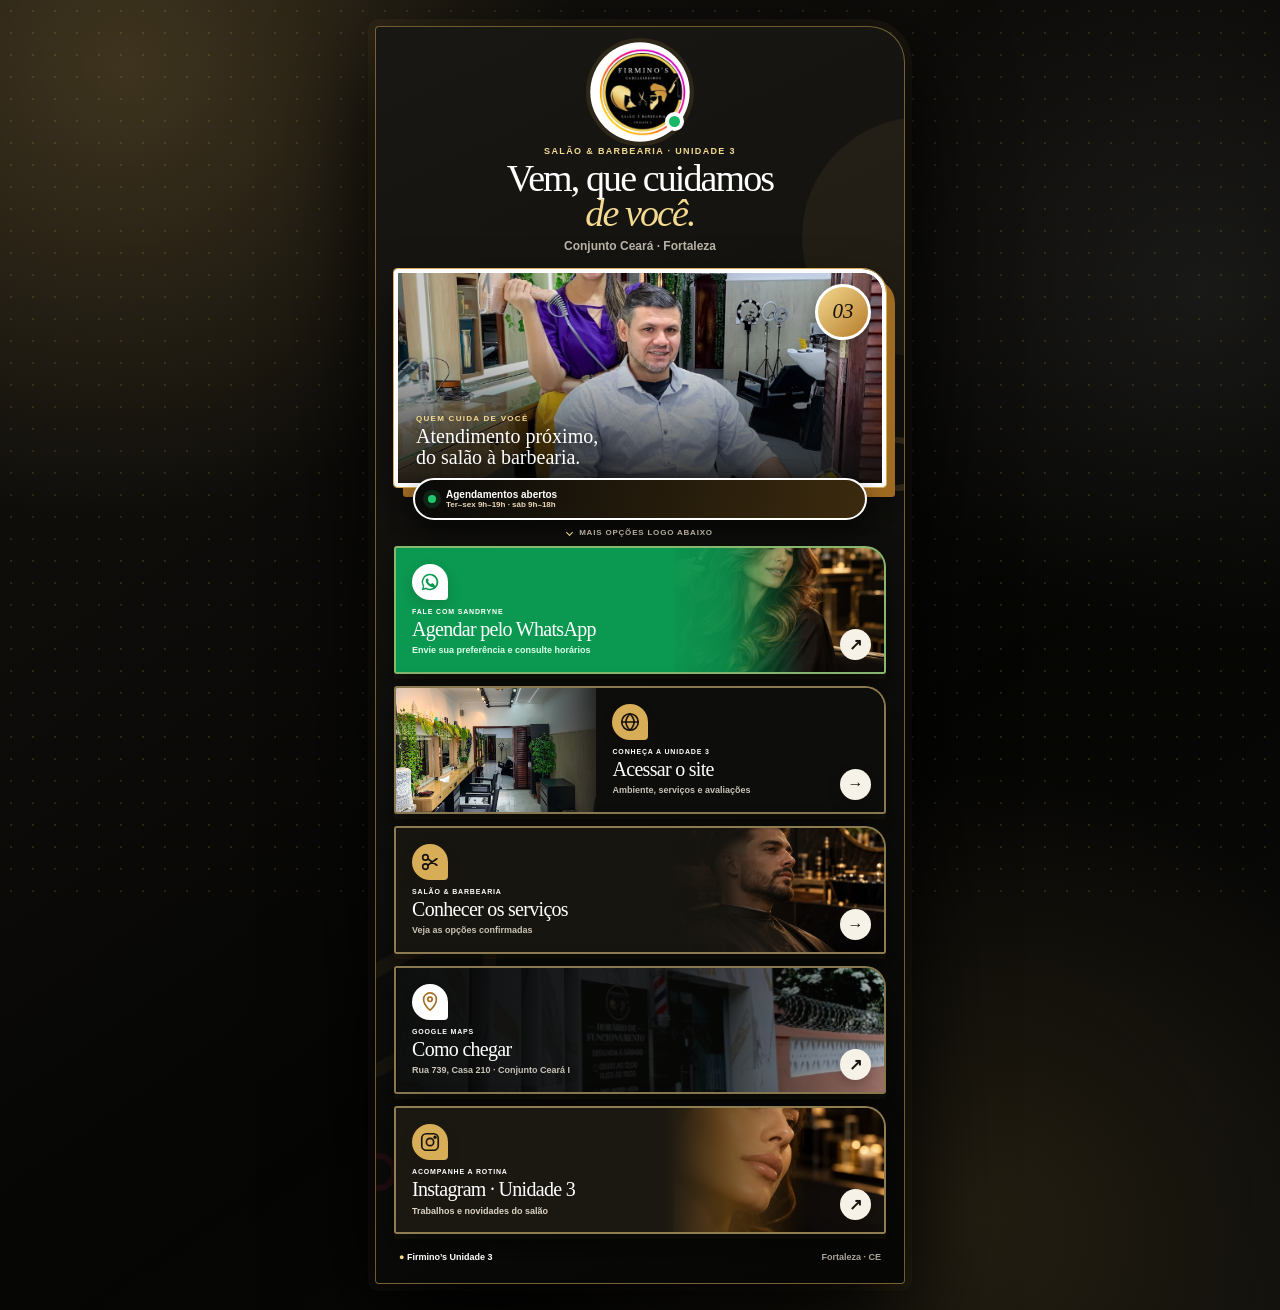
==== bio.html @ 82c91172 "Publica previa Firmino's Unidade 3" ====
<!doctype html><html lang="pt-BR"><head>
<meta charset="utf-8"><meta name="viewport" content="width=device-width,initial-scale=1">
<title>Firmino’s Unidade 3 | Links, agendamento e localização</title>
<meta name="description" content="Agende no Firmino’s Unidade 3, conheça os serviços do salão e barbearia no Conjunto Ceará e encontre o endereço em Fortaleza.">
<meta name="robots" content="noindex,nofollow,noarchive"><meta name="theme-color" content="#080807">
<link rel="canonical" href="https://exemplo-invalido.local/bio.html"><link rel="icon" href="data:,"><link rel="stylesheet" href="bio.css">
</head><body>
<div class="scene" aria-hidden="true"><i></i><i></i><i></i></div>
<main class="bio-wrap"><section class="bio-device" aria-labelledby="bio-title">
  <span class="orbit orbit-one" aria-hidden="true"></span><span class="orbit orbit-two" aria-hidden="true"></span>
  <header class="bio-header">
    <div class="brand-mark"><span aria-hidden="true"></span><img src="assets/logo.png" alt="Firmino’s Cabeleireiros, Unidade 3" width="180" height="180"><i aria-label="Agendamentos pelo WhatsApp"></i></div>
    <p>SALÃO &amp; BARBEARIA · UNIDADE 3</p><h1 id="bio-title">Vem, que cuidamos<br><em>de você.</em></h1><span>Conjunto Ceará · Fortaleza</span>
  </header>
  <figure class="bio-media"><img src="assets/casal.png" alt="Casal de profissionais do Firmino’s Cabeleireiros Unidade 3" width="1200" height="900"><figcaption><small>QUEM CUIDA DE VOCÊ</small><strong>Atendimento próximo,<br>do salão à barbearia.</strong></figcaption><b aria-hidden="true">03</b></figure>
  <div class="quick-note"><span aria-hidden="true"></span><strong>Agendamentos abertos</strong><small>Ter–sex 9h–19h · sáb 9h–18h</small></div>
  <p class="scroll-cue"><span aria-hidden="true"></span>Mais opções logo abaixo</p>
  <nav class="bio-links" aria-label="Links do Firmino’s Unidade 3">
    <a class="bio-link whatsapp-link" href="https://wa.me/5585987194209?text=Ol%C3%A1%2C%20vim%20pelo%20link%20da%20bio%20do%20Firmino%E2%80%99s%20Unidade%203%20e%20quero%20agendar." target="_blank" rel="noopener noreferrer"><span class="link-icon" aria-hidden="true"><svg viewBox="0 0 32 32"><path d="M16 4a12 12 0 0 0-10.3 18.2L4 28l6-1.6A12 12 0 1 0 16 4Zm0 21.8c-1.9 0-3.7-.5-5.3-1.5l-.4-.2-3.5.9 1-3.4-.3-.4A9.7 9.7 0 1 1 16 25.8Zm5.3-7.2c-.3-.2-1.7-.9-2-.9-.3-.1-.5-.2-.7.1-.2.3-.8.9-.9 1.1-.2.2-.3.2-.6.1-1.7-.8-2.8-1.5-3.9-3.4-.3-.5.3-.5.8-1.5.1-.2 0-.4 0-.6l-.9-2.1c-.2-.6-.5-.5-.7-.5h-.6c-.2 0-.6.1-.9.4-.3.3-1.2 1.2-1.2 2.9s1.2 3.4 1.4 3.6c.2.2 2.4 3.7 5.9 5.2 2.2 1 3.1 1 4.2.9.7-.1 1.7-.7 1.9-1.3.2-.6.2-1.2.2-1.3-.1-.2-.3-.3-.6-.5Z"/></svg></span><span class="link-copy"><small>FALE COM SANDRYNE</small><strong>Agendar pelo WhatsApp</strong><em>Envie sua preferência e consulte horários</em></span><b class="link-arrow" aria-hidden="true">↗</b></a>
    <a class="bio-link site-link" href="index.html"><span class="link-icon" aria-hidden="true"><svg viewBox="0 0 24 24"><circle cx="12" cy="12" r="9"/><path d="M3 12h18M12 3c3 3.2 4.5 6.2 4.5 9S15 17.8 12 21M12 3C9 6.2 7.5 9.2 7.5 12S9 17.8 12 21"/></svg></span><span class="link-copy"><small>CONHEÇA A UNIDADE 3</small><strong>Acessar o site</strong><em>Ambiente, serviços e avaliações</em></span><b class="link-arrow" aria-hidden="true">→</b></a>
    <a class="bio-link services-link" href="index.html#servicos"><span class="link-icon" aria-hidden="true"><svg viewBox="0 0 24 24"><circle cx="7" cy="7" r="3"/><circle cx="7" cy="17" r="3"/><path d="m9.5 8.5 10 7M9.5 15.5l10-7"/></svg></span><span class="link-copy"><small>SALÃO &amp; BARBEARIA</small><strong>Conhecer os serviços</strong><em>Veja as opções confirmadas</em></span><b class="link-arrow" aria-hidden="true">→</b></a>
    <a class="bio-link maps-link" href="https://maps.app.goo.gl/kkp55RGtiyt9dPtYA" target="_blank" rel="noopener noreferrer"><span class="link-icon" aria-hidden="true"><svg viewBox="0 0 24 24"><path d="M12 21s7-6.1 7-12a7 7 0 1 0-14 0c0 5.9 7 12 7 12Z"/><circle cx="12" cy="9" r="2.4"/></svg></span><span class="link-copy"><small>GOOGLE MAPS</small><strong>Como chegar</strong><em>Rua 739, Casa 210 · Conjunto Ceará I</em></span><b class="link-arrow" aria-hidden="true">↗</b></a>
    <a class="bio-link instagram-link" href="https://www.instagram.com/firminoscabeleireirosunidade3/" target="_blank" rel="noopener noreferrer"><span class="link-icon" aria-hidden="true"><svg viewBox="0 0 24 24"><rect x="3" y="3" width="18" height="18" rx="5"/><circle cx="12" cy="12" r="4"/><circle class="dot" cx="17.5" cy="6.7" r="1"/></svg></span><span class="link-copy"><small>ACOMPANHE A ROTINA</small><strong>Instagram · Unidade 3</strong><em>Trabalhos e novidades do salão</em></span><b class="link-arrow" aria-hidden="true">↗</b></a>
  </nav>
  <footer class="bio-footer"><span><b aria-hidden="true">●</b> Firmino’s Unidade 3</span><span>Fortaleza · CE</span></footer>
</section></main></body></html>
---- bio.css ----
:root{--black:#080807;--ink:#15120d;--gold:#d7ad58;--gold2:#f4d991;--paper:#f5ecdd;--muted:#776f64;--green:#109452;--serif:Georgia,"Times New Roman",serif;--sans:"Segoe UI",Arial,sans-serif}
*{box-sizing:border-box}html{min-height:100%;background:#080807}body{min-height:100%;margin:0;color:var(--ink);font-family:var(--sans);font-weight:600;overflow-x:hidden}img{display:block;width:100%}a{color:inherit;text-decoration:none;-webkit-tap-highlight-color:transparent}a:focus-visible{outline:3px solid var(--gold2);outline-offset:4px}
.bio-wrap{position:relative;z-index:1;min-height:100svh;padding:26px 14px;background:radial-gradient(circle at 10% 5%,#d7ad5830,transparent 26%),radial-gradient(circle at 93% 22%,#7e193a38,transparent 24%),radial-gradient(circle at 75% 92%,#d7ad581d,transparent 28%),linear-gradient(145deg,#15130f,#050504 60%,#130d0d)}
.bio-wrap:before{content:"";position:fixed;inset:0;pointer-events:none;opacity:.16;background-image:radial-gradient(#d7ad58 1px,transparent 1px);background-size:22px 22px}
.scene{position:fixed;inset:0;pointer-events:none;overflow:hidden}.scene i{position:absolute;display:block;border-radius:999px}.scene i:nth-child(1){width:280px;height:78px;left:-90px;top:17%;background:#d7ad58;transform:rotate(38deg);opacity:.12}.scene i:nth-child(2){width:190px;height:190px;right:-82px;top:48%;border:24px solid #7e193a;opacity:.18}.scene i:nth-child(3){width:140px;height:140px;left:4%;bottom:-55px;border:18px solid #d7ad58;opacity:.11}
.bio-device{position:relative;width:min(100%,530px);margin:auto;padding:18px;overflow:hidden;background:linear-gradient(155deg,#fffaf2f7,#eadcc8f7);border:1px solid #d7ad5866;border-radius:4px 36px 4px 4px;box-shadow:0 34px 100px #000b,0 0 0 7px #d7ad580c}
.bio-device:before{content:"";position:absolute;width:240px;height:240px;right:-138px;top:90px;border-radius:50%;background:#d7ad58;opacity:.09}.bio-device:after{content:"";position:absolute;width:220px;height:72px;left:-110px;bottom:220px;border:14px solid #7e193a;border-radius:50%;opacity:.08;transform:rotate(-34deg)}
.bio-device>*:not(.orbit){position:relative;z-index:2}.orbit{position:absolute;z-index:1;border-radius:50%;border:6px solid var(--gold);opacity:.18}.orbit-one{width:54px;height:54px;right:-20px;top:410px}.orbit-two{width:38px;height:38px;left:-17px;bottom:92px;border-color:#7e193a}
.bio-header{text-align:center;padding:4px 10px 16px}.brand-mark{position:relative;width:86px;height:86px;margin:0 auto 11px}.brand-mark img{position:relative;z-index:2;width:86px;height:86px;object-fit:contain;background:#080807;border:3px solid #fff;border-radius:50%;box-shadow:0 12px 26px #0004}.brand-mark>span{position:absolute;inset:-6px;border:2px solid var(--gold);border-radius:50%;box-shadow:0 0 0 5px #d7ad581f}.brand-mark>i{position:absolute;z-index:3;right:-1px;bottom:4px;width:19px;height:19px;background:#18b966;border:4px solid #fff;border-radius:50%}
.bio-header p{margin:0 0 5px;color:#8e6421;font-size:9px;font-weight:900;letter-spacing:.15em}.bio-header h1{margin:0;color:#15120d;font:400 clamp(28px,7vw,38px)/.93 var(--serif);letter-spacing:-.05em}.bio-header h1 em{color:#9c6d21;font-weight:400}.bio-header>span{display:block;margin-top:7px;color:#665e53;font-size:12px}
.bio-media{position:relative;width:100%;height:218px;margin:0;overflow:hidden;background:#201b14;border:4px solid #fff;border-radius:3px 24px 3px 3px;outline:1px solid #b88738;box-shadow:9px 10px 0 #b88738,0 24px 45px #24160638}.bio-media>img{height:100%;object-fit:cover;object-position:center 31%;filter:saturate(.88) contrast(1.04)}.bio-media:after{content:"";position:absolute;inset:0;background:linear-gradient(180deg,transparent 36%,#080807d8),linear-gradient(90deg,#0808073b,transparent 55%)}.bio-media figcaption{position:absolute;z-index:2;left:18px;right:76px;bottom:15px;display:flex;flex-direction:column;color:#fff;text-shadow:0 2px 12px #000}.bio-media figcaption small{font-size:8px;font-weight:900;letter-spacing:.16em;color:var(--gold2)}.bio-media figcaption strong{margin-top:3px;font:400 20px/1.04 var(--serif)}.bio-media>b{position:absolute;z-index:3;right:11px;top:11px;width:56px;height:56px;display:grid;place-items:center;border-radius:50%;background:linear-gradient(135deg,#f4d991,#b57b28);color:#181107;border:3px solid #fff;font:italic 21px var(--serif);box-shadow:0 8px 18px #0006}
.quick-note{z-index:4;width:calc(100% - 38px);margin:-9px auto 8px;padding:9px 13px;display:grid;grid-template-columns:9px 1fr;column-gap:9px;align-items:center;border:2px solid #fff;border-radius:999px;background:linear-gradient(105deg,#17130e,#5b3d14);color:#fff;box-shadow:0 10px 23px #0004}.quick-note>span{grid-row:1/3;width:8px;height:8px;border-radius:50%;background:#20c66f;box-shadow:0 0 0 5px #20c66f25}.quick-note strong{font-size:10px}.quick-note small{color:#e9d8b9;font-size:8px}
.scroll-cue{display:flex;align-items:center;justify-content:center;gap:7px;margin:2px 0 9px;color:#7b6b55;font-size:8px;letter-spacing:.1em;text-transform:uppercase}.scroll-cue span{width:5px;height:5px;border-right:1px solid #9b6e25;border-bottom:1px solid #9b6e25;transform:rotate(45deg)}
.bio-links{display:grid;gap:12px}.bio-link{position:relative;isolation:isolate;display:block;min-height:122px;padding:16px 43% 15px 16px;overflow:hidden;border:2px solid #fff;border-radius:3px 21px 3px 3px;background:#fff;color:#17130e;box-shadow:0 14px 28px #24160628,0 5px 0 #5f421213;transition:transform .25s ease,box-shadow .25s ease}
.bio-link:before{content:"";position:absolute;z-index:-2;inset:0 0 0 57%;background-position:center;background-size:cover}.bio-link:after{content:"";position:absolute;z-index:-1;inset:0;background:linear-gradient(90deg,var(--card,#fff) 0 55%,color-mix(in srgb,var(--card) 85%,transparent) 67%,transparent 84%)}
.bio-link:hover{transform:translateY(-6px) rotate(-.2deg);box-shadow:0 23px 40px #24160638}.link-icon{width:36px;height:36px;display:grid;place-items:center;margin-bottom:8px;border-radius:50% 50% 4px 50%;background:#f0e2cc;color:#8d621f;box-shadow:0 5px 13px #24160628}.link-icon svg{width:22px;height:22px;fill:none;stroke:currentColor;stroke-width:1.8;stroke-linecap:round;stroke-linejoin:round}.whatsapp-link .link-icon svg{fill:currentColor;stroke:none}.link-copy{display:flex;min-width:0;flex-direction:column;line-height:1.15}.link-copy small{font-size:7px;font-weight:900;letter-spacing:.12em}.link-copy strong{max-width:205px;margin-top:3px;font:400 20px/1.02 var(--serif);letter-spacing:-.035em}.link-copy em{max-width:190px;margin-top:6px;color:#6f675d;font-size:9px;font-style:normal;line-height:1.3}.link-arrow{position:absolute;z-index:3;right:13px;bottom:12px;width:31px;height:31px;display:grid;place-items:center;border-radius:50%;background:#fff;color:#17130e;box-shadow:0 5px 14px #0003}
.whatsapp-link{--card:#0b9850;background:#0b9850;color:#fff}.whatsapp-link:before{background-image:url("assets/service-salao.webp")}.whatsapp-link .link-icon{background:#fff;color:#0b9850}.whatsapp-link .link-copy em{color:#ddffea}
.site-link{--card:#13110e;padding-left:44%;padding-right:15px;background:#13110e;color:#fff}.site-link:before{inset:0 59% 0 0;background-image:url("assets/interior.png")}.site-link:after{background:linear-gradient(90deg,transparent 20%,#13110ee8 42%,#13110e 58%)}.site-link .link-icon{background:var(--gold);color:#17120a}.site-link .link-copy em{color:#dfd1ba}
.services-link{--card:#eee1cc;background:#eee1cc}.services-link:before{background-image:url("assets/service-barbearia.webp")}.services-link .link-icon{background:#7e193a;color:#fff}
.maps-link{--card:#20170c;background:#20170c;color:#fff;padding-right:29%}.maps-link:before{inset:0;background-image:url("assets/fachada.png")}.maps-link:after{background:linear-gradient(90deg,#160f08f4 0,#160f08dc 56%,#160f0840)}.maps-link .link-icon{background:#fff;color:#a36e22}.maps-link .link-copy em{color:#e6d6bd}
.instagram-link{--card:#672045;background:#672045;color:#fff}.instagram-link:before{background-image:url("assets/service-sobrancelhas.webp")}.instagram-link .link-icon{background:#fff;color:#b52d73}.instagram-link .link-copy em{color:#ffe1f1}
.bio-footer{display:flex;align-items:center;justify-content:space-between;gap:12px;padding:18px 5px 3px;color:#786f63;font-size:9px}.bio-footer span:first-child{color:#211a10}.bio-footer b{color:#b98432}
@media(max-width:430px){.bio-wrap{padding:4px}.bio-device{padding:9px;border:0;border-radius:0;box-shadow:none}.bio-header{padding:1px 5px 8px}.brand-mark,.brand-mark img{width:56px;height:56px}.brand-mark{margin-bottom:6px}.brand-mark img{border-width:2px}.brand-mark>i{width:15px;height:15px;border-width:3px}.bio-header p{margin-bottom:2px;font-size:7px}.bio-header h1{font-size:22px;white-space:nowrap}.bio-header>span{margin-top:3px;font-size:9px}.bio-media{height:150px;border-width:3px;border-radius:3px 16px 3px 3px;box-shadow:5px 6px 0 #b88738,0 13px 24px #24160635}.bio-media figcaption{left:13px;bottom:11px}.bio-media figcaption strong{font-size:17px}.bio-media>b{width:47px;height:47px;font-size:18px}.quick-note{width:calc(100% - 22px);margin:-7px auto 5px;padding:6px 9px}.quick-note strong{font-size:9px}.quick-note small{font-size:7px}.scroll-cue{margin:0 0 6px;font-size:7px}.bio-links{gap:8px}.bio-link{min-height:93px;padding:9px 42% 8px 10px;border-radius:3px 15px 3px 3px}.link-icon{width:27px;height:27px;margin-bottom:4px}.link-icon svg{width:17px;height:17px}.link-copy small{font-size:6px}.link-copy strong{font-size:14px}.link-copy em{display:none}.link-arrow{right:8px;bottom:7px;width:23px;height:23px;font-size:12px}.site-link{padding-left:43%;padding-right:8px}.maps-link{padding-right:27%}.bio-footer{padding:10px 5px 2px;font-size:8px}}
@media(max-width:350px){.bio-header h1{font-size:20px}.bio-link{min-height:89px}.link-copy strong{font-size:13px}}
@media(prefers-reduced-motion:no-preference){.bio-header{animation:enter .7s both}.bio-media{animation:enter .75s .06s both}.quick-note{animation:enter .7s .12s both}.bio-link:nth-child(odd){animation:enter-left .72s .18s both}.bio-link:nth-child(even){animation:enter-right .72s .25s both}.brand-mark>span{animation:breathe 3s ease-in-out infinite}.brand-mark>i{animation:pulse 2s ease-out infinite}}
@media(prefers-reduced-motion:reduce){*{animation-duration:.01ms!important;transition-duration:.01ms!important}}
@keyframes enter{from{opacity:0;transform:translateY(20px)}to{opacity:1;transform:none}}@keyframes enter-left{from{opacity:0;transform:translateX(-32px)}to{opacity:1;transform:none}}@keyframes enter-right{from{opacity:0;transform:translateX(32px)}to{opacity:1;transform:none}}@keyframes breathe{50%{transform:scale(1.06)}}@keyframes pulse{0%{box-shadow:0 0 0 0 #18b96666}70%,100%{box-shadow:0 0 0 10px transparent}}

/* Paleta Firmino’s: preto, dourado, branco e neutros escuros */
:root{--paper:#11100d;--muted:#aaa397}
.bio-wrap{background:radial-gradient(circle at 10% 5%,rgba(215,173,88,.22),transparent 27%),radial-gradient(circle at 94% 22%,rgba(255,255,255,.07),transparent 23%),radial-gradient(circle at 76% 93%,rgba(215,173,88,.13),transparent 29%),linear-gradient(145deg,#15130f,#050504 62%,#0b0b09)}
.scene i:nth-child(2){border-color:#d7ad58;opacity:.1}.scene i:nth-child(3){border-color:#fff;opacity:.06}
.bio-device{color:#f7f2e8;background:linear-gradient(155deg,rgba(25,24,20,.98),rgba(7,7,6,.99));border-color:rgba(215,173,88,.5);box-shadow:0 34px 100px #000,0 0 0 7px rgba(215,173,88,.06)}
.bio-device:before{opacity:.07}.bio-device:after{border-color:#d7ad58;opacity:.06}
.brand-mark img{background:#fff;border:0;object-fit:cover;object-position:center;transform:scale(1.18);clip-path:circle(49%);box-shadow:0 12px 28px #000}
.brand-mark>span{border-color:var(--gold);box-shadow:0 0 0 5px rgba(215,173,88,.12)}
.bio-header p{color:var(--gold2)}.bio-header h1{color:#fff}.bio-header h1 em{color:var(--gold2)}.bio-header>span{color:#bbb4a8}
.bio-media{background:#0c0b09;border-color:#fff;outline-color:#d7ad58;box-shadow:9px 10px 0 #9f6b22,0 24px 48px #0009}
.quick-note{background:linear-gradient(105deg,#090908,#3b2a0e);border-color:#fff;color:#fff;box-shadow:0 10px 25px #0008}.quick-note small{color:#e9d8b9}
.scroll-cue{color:#b7afa2}.scroll-cue span{border-color:var(--gold2)}
.bio-link{border-color:rgba(241,209,135,.55);background:#11100e;color:#fff;box-shadow:0 14px 30px #0008,0 5px 0 rgba(215,173,88,.06)}
.bio-link .link-copy em{color:#c9c2b7}.bio-link .link-arrow{background:#f7f2e8;color:#17130e}
.whatsapp-link{--card:#0b9850;background:#0b9850;color:#fff}.whatsapp-link:after{background:linear-gradient(90deg,#0b9850 0 55%,rgba(11,152,80,.87) 68%,transparent 84%)}.whatsapp-link .link-copy em{color:#ddffea}
.site-link{--card:#0d0d0b;background:#0d0d0b}.site-link:after{background:linear-gradient(90deg,transparent 20%,rgba(13,13,11,.9) 42%,#0d0d0b 58%)}
.services-link{--card:#171510;background:#171510;color:#fff}.services-link:after{background:linear-gradient(90deg,#171510 0 55%,rgba(23,21,16,.88) 68%,transparent 84%)}.services-link .link-icon{background:var(--gold);color:#17120a}.services-link .link-copy em{color:#cbc3b6}
.maps-link{--card:#0c0b09;background:#0c0b09;color:#fff}.maps-link:after{background:linear-gradient(90deg,rgba(8,8,7,.97) 0,rgba(8,8,7,.88) 56%,rgba(8,8,7,.28))}
.instagram-link{--card:#1b1812;background:#1b1812;color:#fff}.instagram-link:after{background:linear-gradient(90deg,#1b1812 0 55%,rgba(90,61,19,.82) 68%,transparent 84%)}.instagram-link .link-icon{background:var(--gold);color:#17120a}.instagram-link .link-copy em{color:#ddd4c6}
.bio-footer{color:#aaa397}.bio-footer span:first-child{color:#fff}.bio-footer b{color:var(--gold2)}
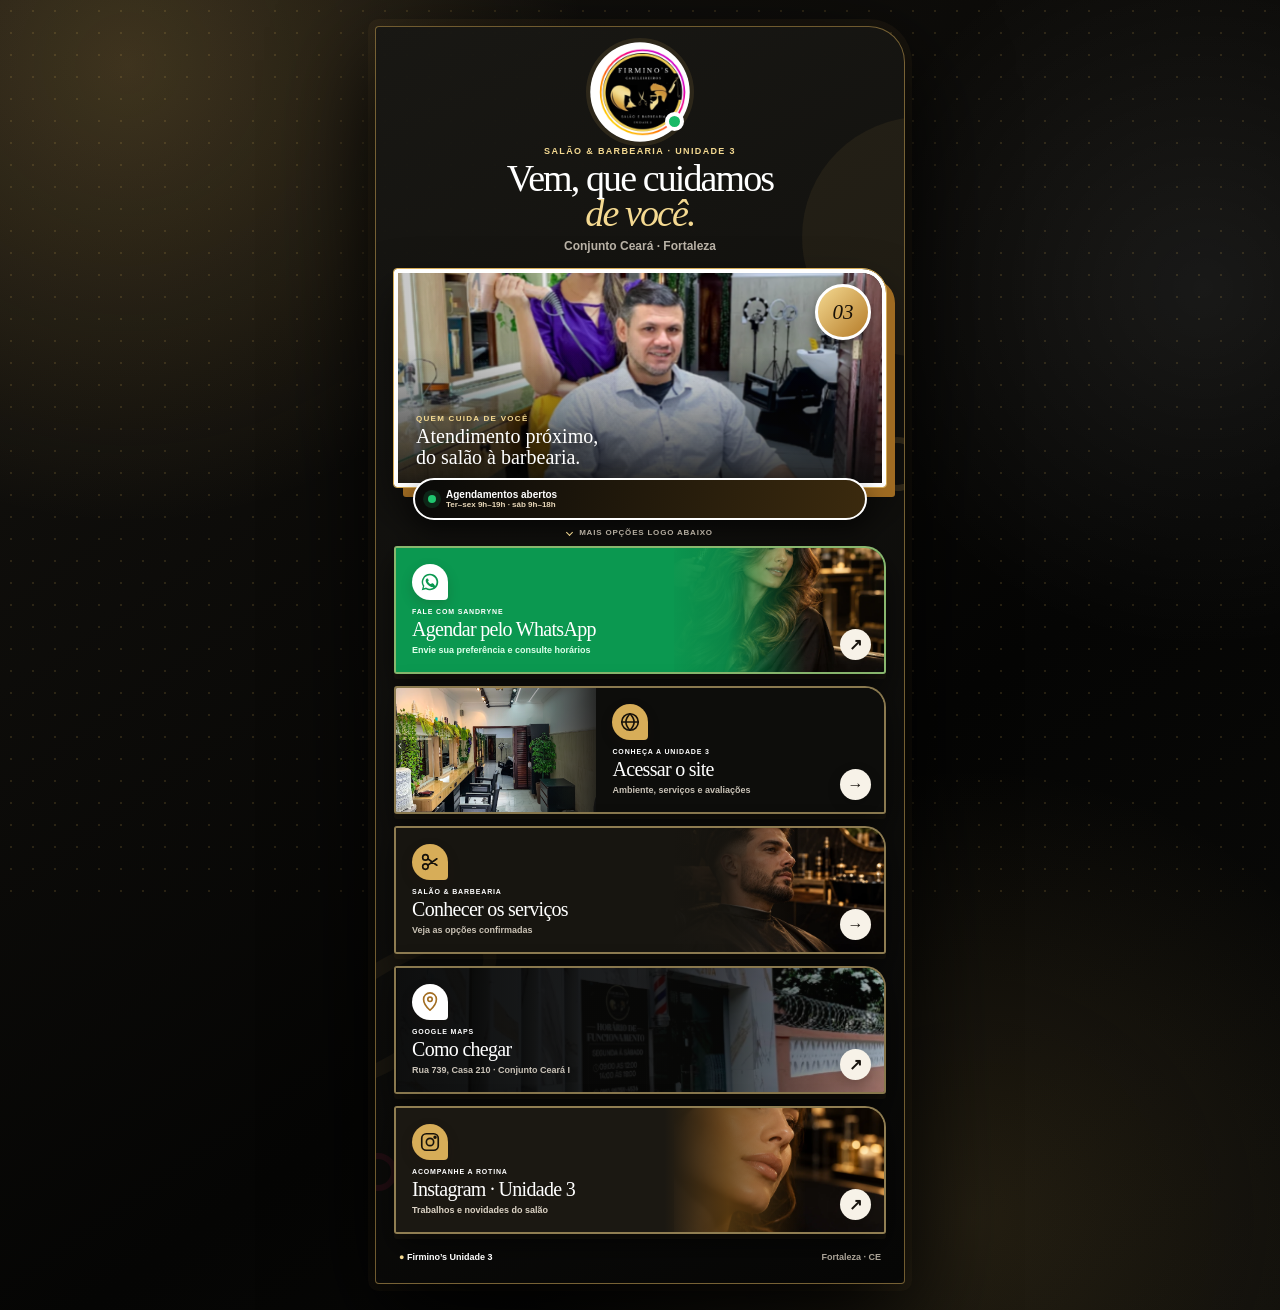
==== commit 8034a824: "Adiciona animacoes progressivas ao site e a bio" ====
--- a/bio.html
+++ b/bio.html
@@ -3,7 +3,7 @@
 <title>Firmino’s Unidade 3 | Links, agendamento e localização</title>
 <meta name="description" content="Agende no Firmino’s Unidade 3, conheça os serviços do salão e barbearia no Conjunto Ceará e encontre o endereço em Fortaleza.">
 <meta name="robots" content="noindex,nofollow,noarchive"><meta name="theme-color" content="#080807">
-<link rel="canonical" href="https://exemplo-invalido.local/bio.html"><link rel="icon" href="data:,"><link rel="stylesheet" href="bio.css">
+<link rel="canonical" href="https://exemplo-invalido.local/bio.html"><link rel="icon" href="data:,"><link rel="stylesheet" href="bio.css"><script>document.documentElement.classList.add('bio-js')</script>
 </head><body>
 <div class="scene" aria-hidden="true"><i></i><i></i><i></i></div>
 <main class="bio-wrap"><section class="bio-device" aria-labelledby="bio-title">
@@ -23,4 +23,4 @@
     <a class="bio-link instagram-link" href="https://www.instagram.com/firminoscabeleireirosunidade3/" target="_blank" rel="noopener noreferrer"><span class="link-icon" aria-hidden="true"><svg viewBox="0 0 24 24"><rect x="3" y="3" width="18" height="18" rx="5"/><circle cx="12" cy="12" r="4"/><circle class="dot" cx="17.5" cy="6.7" r="1"/></svg></span><span class="link-copy"><small>ACOMPANHE A ROTINA</small><strong>Instagram · Unidade 3</strong><em>Trabalhos e novidades do salão</em></span><b class="link-arrow" aria-hidden="true">↗</b></a>
   </nav>
   <footer class="bio-footer"><span><b aria-hidden="true">●</b> Firmino’s Unidade 3</span><span>Fortaleza · CE</span></footer>
-</section></main></body></html>
+</section></main><script src="bio.js"></script></body></html>
--- a/bio.css
+++ b/bio.css
@@ -47,3 +47,21 @@
 .instagram-link{--card:#1b1812;background:#1b1812;color:#fff}.instagram-link:after{background:linear-gradient(90deg,#1b1812 0 55%,rgba(90,61,19,.82) 68%,transparent 84%)}.instagram-link .link-icon{background:var(--gold);color:#17120a}.instagram-link .link-copy em{color:#ddd4c6}
 .bio-footer{color:#aaa397}.bio-footer span:first-child{color:#fff}.bio-footer b{color:var(--gold2)}
 
+/* Movimento premium progressivo */
+.bio-progress{position:fixed;z-index:90;inset:0 0 auto;height:3px;transform:scaleX(0);transform-origin:left;background:linear-gradient(90deg,#9f6b22,#f4dc9c,#d7ad58);box-shadow:0 0 18px rgba(241,209,135,.45);pointer-events:none}
+.bio-js .bio-reveal{opacity:0;transform:translate3d(-28px,26px,0) scale(.985);filter:blur(5px);transition:opacity .8s ease var(--bio-delay,0ms),transform .95s cubic-bezier(.16,1,.3,1) var(--bio-delay,0ms),filter .75s ease var(--bio-delay,0ms)!important;animation:none!important;will-change:opacity,transform}
+.bio-js .bio-reveal.from-right{transform:translate3d(28px,26px,0) scale(.985)}
+.bio-js .bio-reveal.is-visible{opacity:1;transform:none;filter:none}
+.bio-media>img{transform:scale(1.065) translate3d(0,var(--bio-parallax,0),0);transition:transform .18s linear}
+.bio-link:before{transition:transform .8s cubic-bezier(.16,1,.3,1),filter .45s ease}.bio-link:hover:before{transform:scale(1.07);filter:saturate(1.08)}
+.bio-link:hover .link-arrow{animation:arrow-pop .65s ease both}.bio-link:hover .link-icon{transform:rotate(-7deg) scale(1.08)}.link-icon{transition:transform .4s cubic-bezier(.16,1,.3,1)}
+.scroll-cue span{animation:cue-down 1.7s ease-in-out infinite}.orbit-one{animation:orbit-float 7s ease-in-out infinite}.orbit-two{animation:orbit-float 8s ease-in-out -2s infinite reverse}
+.scene i:nth-child(1){animation:scene-drift-a 12s ease-in-out infinite}.scene i:nth-child(2){animation:scene-drift-b 15s ease-in-out infinite}.scene i:nth-child(3){animation:scene-drift-a 13s ease-in-out -4s infinite reverse}
+@keyframes arrow-pop{0%{transform:none}45%{transform:translate(4px,-4px) scale(1.08)}100%{transform:none}}
+@keyframes cue-down{0%,100%{transform:translateY(-2px) rotate(45deg);opacity:.45}50%{transform:translateY(3px) rotate(45deg);opacity:1}}
+@keyframes orbit-float{0%,100%{transform:translate3d(0,0,0) rotate(0)}50%{transform:translate3d(0,-13px,0) rotate(24deg)}}
+@keyframes scene-drift-a{0%,100%{transform:translate3d(0,0,0) rotate(38deg)}50%{transform:translate3d(24px,-18px,0) rotate(47deg)}}
+@keyframes scene-drift-b{0%,100%{transform:translate3d(0,0,0) scale(1)}50%{transform:translate3d(-18px,20px,0) scale(1.08)}}
+@media(max-width:430px){.bio-js .bio-reveal{transform:translate3d(-18px,18px,0) scale(.99);filter:blur(3px)}.bio-js .bio-reveal.from-right{transform:translate3d(18px,18px,0) scale(.99)}}
+@media(prefers-reduced-motion:reduce){.bio-progress{display:none}.bio-js .bio-reveal{opacity:1;transform:none;filter:none}.bio-media>img{transform:none}.scene i,.orbit,.scroll-cue span{animation:none!important}}
+
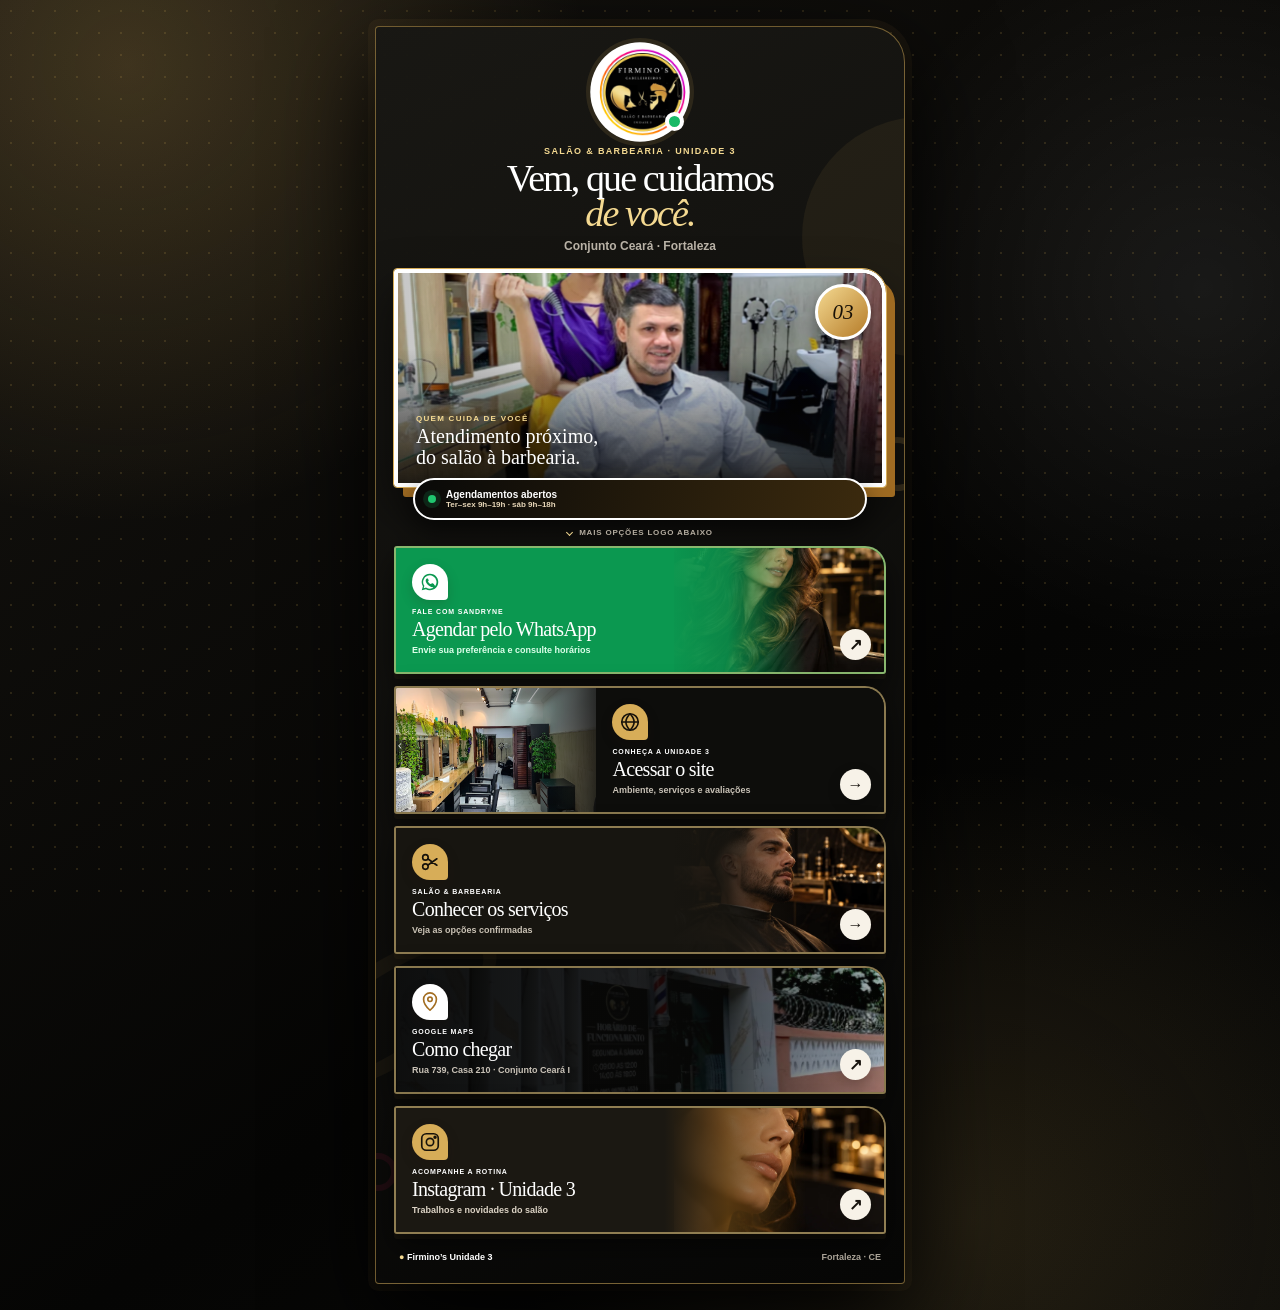
==== commit ba27499c: "Forca atualizacao do layout mobile" ====
--- a/bio.html
+++ b/bio.html
@@ -3,7 +3,7 @@
 <title>Firmino’s Unidade 3 | Links, agendamento e localização</title>
 <meta name="description" content="Agende no Firmino’s Unidade 3, conheça os serviços do salão e barbearia no Conjunto Ceará e encontre o endereço em Fortaleza.">
 <meta name="robots" content="noindex,nofollow,noarchive"><meta name="theme-color" content="#080807">
-<link rel="canonical" href="https://exemplo-invalido.local/bio.html"><link rel="icon" href="data:,"><link rel="stylesheet" href="bio.css"><script>document.documentElement.classList.add('bio-js')</script>
+<link rel="canonical" href="https://exemplo-invalido.local/bio.html"><link rel="icon" href="data:,"><link rel="stylesheet" href="bio.css?v=20261027-2"><script>document.documentElement.classList.add('bio-js')</script>
 </head><body>
 <div class="scene" aria-hidden="true"><i></i><i></i><i></i></div>
 <main class="bio-wrap"><section class="bio-device" aria-labelledby="bio-title">
@@ -23,4 +23,4 @@
     <a class="bio-link instagram-link" href="https://www.instagram.com/firminoscabeleireirosunidade3/" target="_blank" rel="noopener noreferrer"><span class="link-icon" aria-hidden="true"><svg viewBox="0 0 24 24"><rect x="3" y="3" width="18" height="18" rx="5"/><circle cx="12" cy="12" r="4"/><circle class="dot" cx="17.5" cy="6.7" r="1"/></svg></span><span class="link-copy"><small>ACOMPANHE A ROTINA</small><strong>Instagram · Unidade 3</strong><em>Trabalhos e novidades do salão</em></span><b class="link-arrow" aria-hidden="true">↗</b></a>
   </nav>
   <footer class="bio-footer"><span><b aria-hidden="true">●</b> Firmino’s Unidade 3</span><span>Fortaleza · CE</span></footer>
-</section></main><script src="bio.js"></script></body></html>
+</section></main><script src="bio.js?v=20261027-2"></script></body></html>
--- a/bio.css
+++ b/bio.css
@@ -63,5 +63,6 @@
 @keyframes scene-drift-a{0%,100%{transform:translate3d(0,0,0) rotate(38deg)}50%{transform:translate3d(24px,-18px,0) rotate(47deg)}}
 @keyframes scene-drift-b{0%,100%{transform:translate3d(0,0,0) scale(1)}50%{transform:translate3d(-18px,20px,0) scale(1.08)}}
 @media(max-width:430px){.bio-js .bio-reveal{transform:translate3d(-18px,18px,0) scale(.99);filter:blur(3px)}.bio-js .bio-reveal.from-right{transform:translate3d(18px,18px,0) scale(.99)}}
+@media(max-width:560px){.bio-js .bio-reveal{filter:none;transition-duration:.5s,.58s,.01s!important}.bio-media>img{transform:scale(1.025);transition:none}.scene i,.orbit{animation:none!important}.bio-link{backdrop-filter:none}.bio-link:before{transition:transform .45s ease}.scroll-cue span{animation-duration:2.2s}}
 @media(prefers-reduced-motion:reduce){.bio-progress{display:none}.bio-js .bio-reveal{opacity:1;transform:none;filter:none}.bio-media>img{transform:none}.scene i,.orbit,.scroll-cue span{animation:none!important}}
 
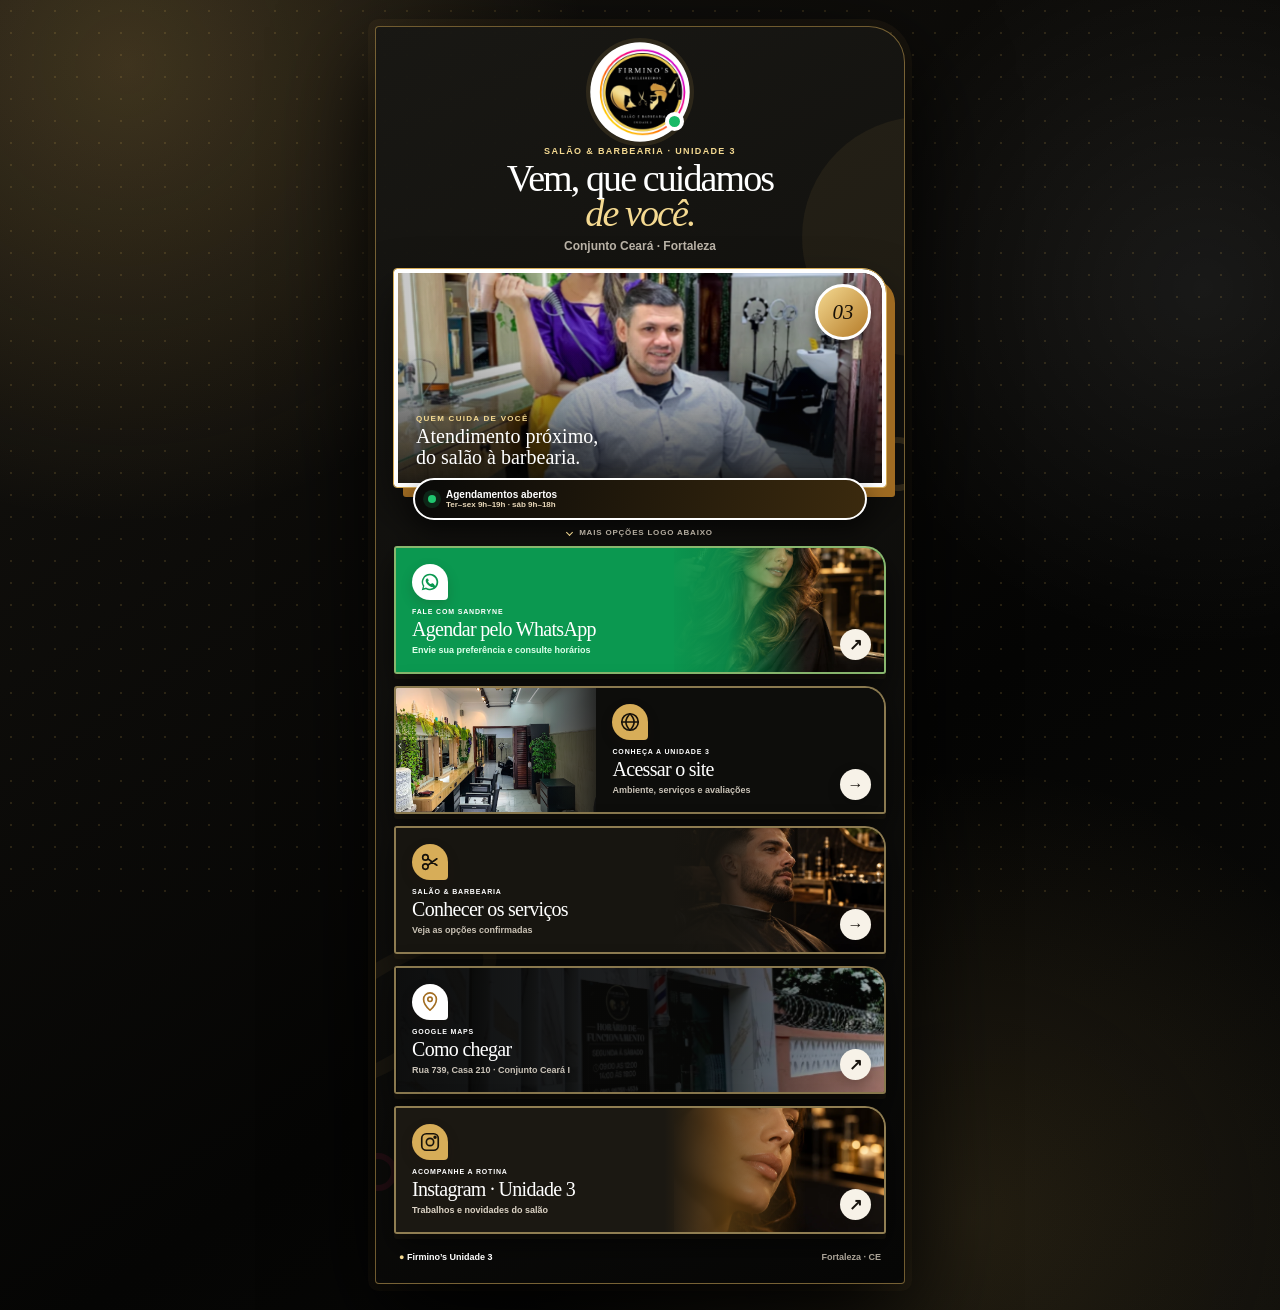
==== commit 9e5896de: "Corrige alinhamento final dos botoes da bio" ====
--- a/bio.html
+++ b/bio.html
@@ -3,7 +3,7 @@
 <title>Firmino’s Unidade 3 | Links, agendamento e localização</title>
 <meta name="description" content="Agende no Firmino’s Unidade 3, conheça os serviços do salão e barbearia no Conjunto Ceará e encontre o endereço em Fortaleza.">
 <meta name="robots" content="noindex,nofollow,noarchive"><meta name="theme-color" content="#080807">
-<link rel="canonical" href="https://exemplo-invalido.local/bio.html"><link rel="icon" href="data:,"><link rel="stylesheet" href="bio.css?v=20261027-2"><script>document.documentElement.classList.add('bio-js')</script>
+<link rel="canonical" href="https://exemplo-invalido.local/bio.html"><link rel="icon" href="data:,"><link rel="stylesheet" href="bio.css?v=20261027-3"><script>document.documentElement.classList.add('bio-js')</script>
 </head><body>
 <div class="scene" aria-hidden="true"><i></i><i></i><i></i></div>
 <main class="bio-wrap"><section class="bio-device" aria-labelledby="bio-title">
--- a/bio.css
+++ b/bio.css
@@ -63,6 +63,6 @@
 @keyframes scene-drift-a{0%,100%{transform:translate3d(0,0,0) rotate(38deg)}50%{transform:translate3d(24px,-18px,0) rotate(47deg)}}
 @keyframes scene-drift-b{0%,100%{transform:translate3d(0,0,0) scale(1)}50%{transform:translate3d(-18px,20px,0) scale(1.08)}}
 @media(max-width:430px){.bio-js .bio-reveal{transform:translate3d(-18px,18px,0) scale(.99);filter:blur(3px)}.bio-js .bio-reveal.from-right{transform:translate3d(18px,18px,0) scale(.99)}}
-@media(max-width:560px){.bio-js .bio-reveal{filter:none;transition-duration:.5s,.58s,.01s!important}.bio-media>img{transform:scale(1.025);transition:none}.scene i,.orbit{animation:none!important}.bio-link{backdrop-filter:none}.bio-link:before{transition:transform .45s ease}.scroll-cue span{animation-duration:2.2s}}
+@media(max-width:560px){.bio-js .bio-reveal{filter:none;transition-duration:.5s,.58s,.01s!important}.bio-js .bio-reveal.is-visible{opacity:1;transform:none!important;filter:none}.bio-media>img{transform:scale(1.025);transition:none}.scene i,.orbit{animation:none!important}.bio-link{backdrop-filter:none}.bio-link:before{transition:transform .45s ease}.scroll-cue span{animation-duration:2.2s}}
 @media(prefers-reduced-motion:reduce){.bio-progress{display:none}.bio-js .bio-reveal{opacity:1;transform:none;filter:none}.bio-media>img{transform:none}.scene i,.orbit,.scroll-cue span{animation:none!important}}
 
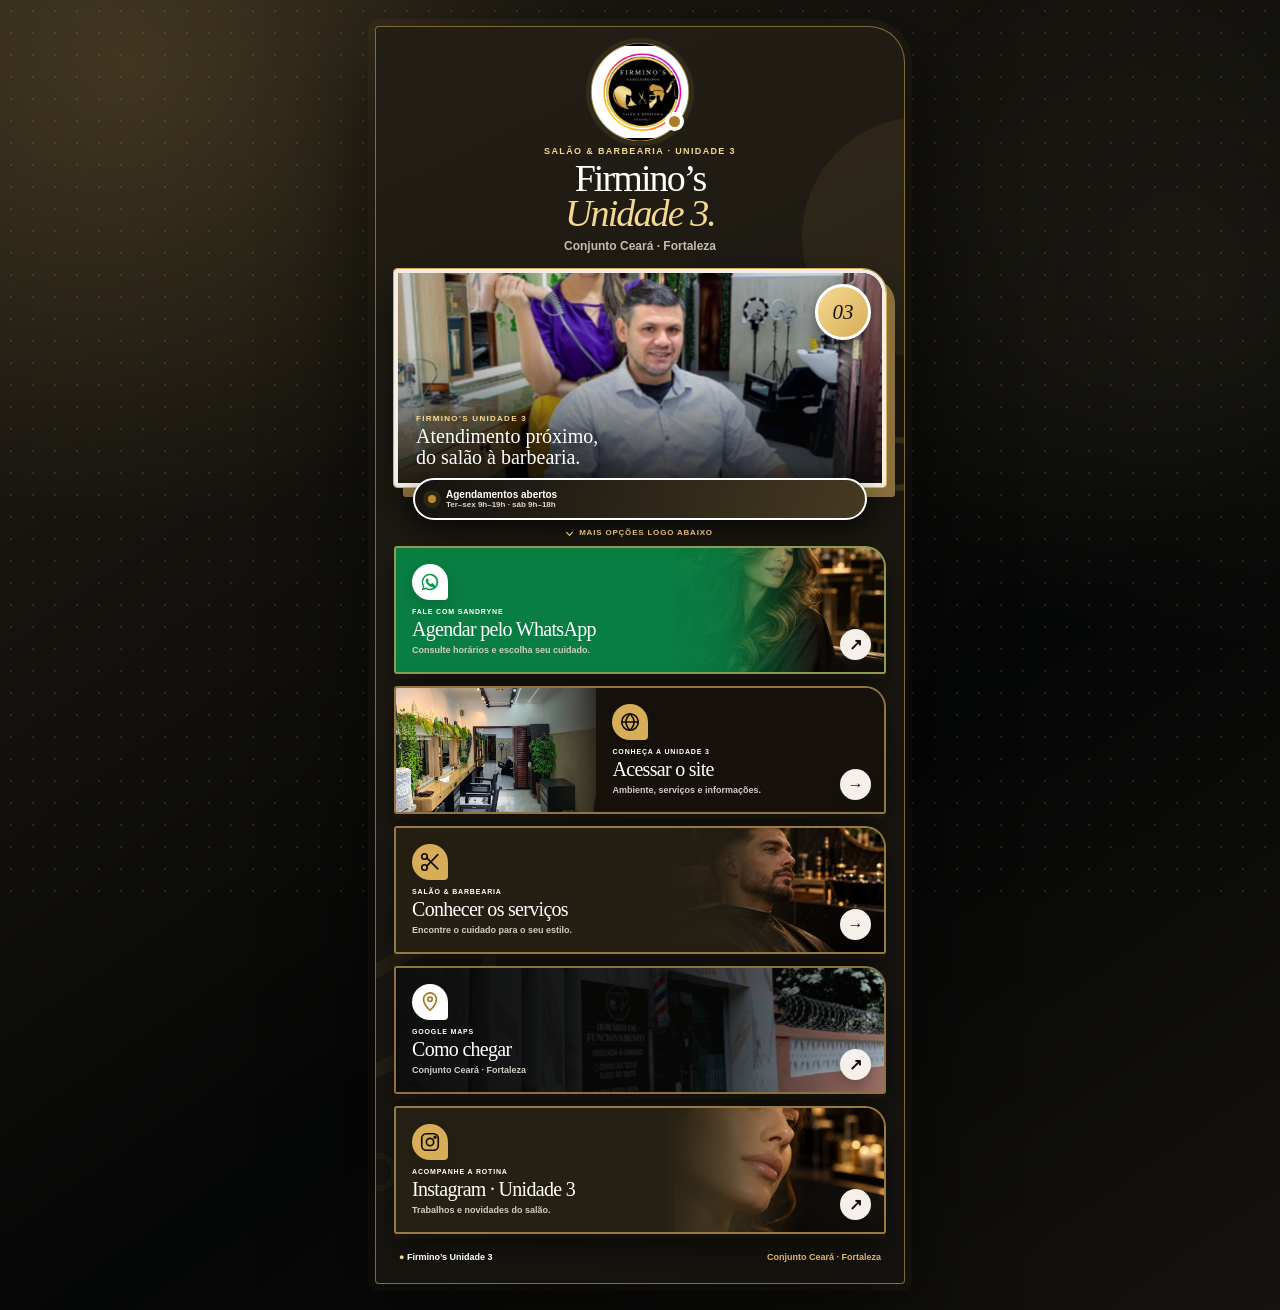
==== commit b10b7eb5: "feat: padroniza Bio com cartões fotográficos e identidade da empresa" ====
--- a/bio.html
+++ b/bio.html
@@ -1,26 +1,26 @@
 <!doctype html><html lang="pt-BR"><head>
 <meta charset="utf-8"><meta name="viewport" content="width=device-width,initial-scale=1">
-<title>Firmino’s Unidade 3 | Links, agendamento e localização</title>
-<meta name="description" content="Agende no Firmino’s Unidade 3, conheça os serviços do salão e barbearia no Conjunto Ceará e encontre o endereço em Fortaleza.">
-<meta name="robots" content="noindex,nofollow,noarchive"><meta name="theme-color" content="#080807">
-<link rel="canonical" href="https://exemplo-invalido.local/bio.html"><link rel="icon" href="data:,"><link rel="stylesheet" href="bio.css?v=20261027-3"><script>document.documentElement.classList.add('bio-js')</script>
+<title>Firmino’s Unidade 3 | Links e atendimento</title>
+<meta name="description" content="Firmino’s Unidade 3: contatos, serviços e links oficiais.">
+<meta name="robots" content="noindex,nofollow,noarchive"><meta name="theme-color" content="#0c0c0d">
+<link rel="stylesheet" href="bio.css?v=bio-padrao-20261106-1"><script>document.documentElement.classList.add('bio-js')</script>
 </head><body>
 <div class="scene" aria-hidden="true"><i></i><i></i><i></i></div>
 <main class="bio-wrap"><section class="bio-device" aria-labelledby="bio-title">
   <span class="orbit orbit-one" aria-hidden="true"></span><span class="orbit orbit-two" aria-hidden="true"></span>
   <header class="bio-header">
-    <div class="brand-mark"><span aria-hidden="true"></span><img src="assets/logo.png" alt="Firmino’s Cabeleireiros, Unidade 3" width="180" height="180"><i aria-label="Agendamentos pelo WhatsApp"></i></div>
-    <p>SALÃO &amp; BARBEARIA · UNIDADE 3</p><h1 id="bio-title">Vem, que cuidamos<br><em>de você.</em></h1><span>Conjunto Ceará · Fortaleza</span>
+    <div class="brand-mark"><span aria-hidden="true"></span><img src="https://thiagorevolutio-coder.github.io/previa-firminos-unidade-3/assets/logo.png" alt="Firmino’s Unidade 3" width="180" height="180"><i aria-hidden="true"></i></div>
+    <p>SALÃO &amp; BARBEARIA · UNIDADE 3</p><h1 id="bio-title">Firmino’s<br><em>Unidade 3.</em></h1><span>Conjunto Ceará · Fortaleza</span>
   </header>
-  <figure class="bio-media"><img src="assets/casal.png" alt="Casal de profissionais do Firmino’s Cabeleireiros Unidade 3" width="1200" height="900"><figcaption><small>QUEM CUIDA DE VOCÊ</small><strong>Atendimento próximo,<br>do salão à barbearia.</strong></figcaption><b aria-hidden="true">03</b></figure>
+  <figure class="bio-media"><img src="https://thiagorevolutio-coder.github.io/previa-firminos-unidade-3/assets/casal.png" alt="Firmino’s Unidade 3 — imagem da empresa" width="960" height="720"><figcaption><small>FIRMINO’S UNIDADE 3</small><strong>Atendimento próximo,<br>do salão à barbearia.</strong></figcaption><b aria-hidden="true">03</b></figure>
   <div class="quick-note"><span aria-hidden="true"></span><strong>Agendamentos abertos</strong><small>Ter–sex 9h–19h · sáb 9h–18h</small></div>
   <p class="scroll-cue"><span aria-hidden="true"></span>Mais opções logo abaixo</p>
-  <nav class="bio-links" aria-label="Links do Firmino’s Unidade 3">
-    <a class="bio-link whatsapp-link" href="https://wa.me/5585987194209?text=Ol%C3%A1%2C%20vim%20pelo%20link%20da%20bio%20do%20Firmino%E2%80%99s%20Unidade%203%20e%20quero%20agendar." target="_blank" rel="noopener noreferrer"><span class="link-icon" aria-hidden="true"><svg viewBox="0 0 32 32"><path d="M16 4a12 12 0 0 0-10.3 18.2L4 28l6-1.6A12 12 0 1 0 16 4Zm0 21.8c-1.9 0-3.7-.5-5.3-1.5l-.4-.2-3.5.9 1-3.4-.3-.4A9.7 9.7 0 1 1 16 25.8Zm5.3-7.2c-.3-.2-1.7-.9-2-.9-.3-.1-.5-.2-.7.1-.2.3-.8.9-.9 1.1-.2.2-.3.2-.6.1-1.7-.8-2.8-1.5-3.9-3.4-.3-.5.3-.5.8-1.5.1-.2 0-.4 0-.6l-.9-2.1c-.2-.6-.5-.5-.7-.5h-.6c-.2 0-.6.1-.9.4-.3.3-1.2 1.2-1.2 2.9s1.2 3.4 1.4 3.6c.2.2 2.4 3.7 5.9 5.2 2.2 1 3.1 1 4.2.9.7-.1 1.7-.7 1.9-1.3.2-.6.2-1.2.2-1.3-.1-.2-.3-.3-.6-.5Z"/></svg></span><span class="link-copy"><small>FALE COM SANDRYNE</small><strong>Agendar pelo WhatsApp</strong><em>Envie sua preferência e consulte horários</em></span><b class="link-arrow" aria-hidden="true">↗</b></a>
-    <a class="bio-link site-link" href="index.html"><span class="link-icon" aria-hidden="true"><svg viewBox="0 0 24 24"><circle cx="12" cy="12" r="9"/><path d="M3 12h18M12 3c3 3.2 4.5 6.2 4.5 9S15 17.8 12 21M12 3C9 6.2 7.5 9.2 7.5 12S9 17.8 12 21"/></svg></span><span class="link-copy"><small>CONHEÇA A UNIDADE 3</small><strong>Acessar o site</strong><em>Ambiente, serviços e avaliações</em></span><b class="link-arrow" aria-hidden="true">→</b></a>
-    <a class="bio-link services-link" href="index.html#servicos"><span class="link-icon" aria-hidden="true"><svg viewBox="0 0 24 24"><circle cx="7" cy="7" r="3"/><circle cx="7" cy="17" r="3"/><path d="m9.5 8.5 10 7M9.5 15.5l10-7"/></svg></span><span class="link-copy"><small>SALÃO &amp; BARBEARIA</small><strong>Conhecer os serviços</strong><em>Veja as opções confirmadas</em></span><b class="link-arrow" aria-hidden="true">→</b></a>
-    <a class="bio-link maps-link" href="https://maps.app.goo.gl/kkp55RGtiyt9dPtYA" target="_blank" rel="noopener noreferrer"><span class="link-icon" aria-hidden="true"><svg viewBox="0 0 24 24"><path d="M12 21s7-6.1 7-12a7 7 0 1 0-14 0c0 5.9 7 12 7 12Z"/><circle cx="12" cy="9" r="2.4"/></svg></span><span class="link-copy"><small>GOOGLE MAPS</small><strong>Como chegar</strong><em>Rua 739, Casa 210 · Conjunto Ceará I</em></span><b class="link-arrow" aria-hidden="true">↗</b></a>
-    <a class="bio-link instagram-link" href="https://www.instagram.com/firminoscabeleireirosunidade3/" target="_blank" rel="noopener noreferrer"><span class="link-icon" aria-hidden="true"><svg viewBox="0 0 24 24"><rect x="3" y="3" width="18" height="18" rx="5"/><circle cx="12" cy="12" r="4"/><circle class="dot" cx="17.5" cy="6.7" r="1"/></svg></span><span class="link-copy"><small>ACOMPANHE A ROTINA</small><strong>Instagram · Unidade 3</strong><em>Trabalhos e novidades do salão</em></span><b class="link-arrow" aria-hidden="true">↗</b></a>
+  <nav class="bio-links" aria-label="Links de Firmino’s Unidade 3">
+    <a class="bio-link contact-primary whatsapp-link" href="https://wa.me/5585987194209?text=Ol%C3%A1%2C%20vim%20pelo%20link%20da%20bio%20do%20Firmino%E2%80%99s%20Unidade%203%20e%20quero%20agendar." target="_blank" rel="noopener noreferrer" style="--card-image:url('https://thiagorevolutio-coder.github.io/previa-firminos-unidade-3/assets/service-salao.webp')"><span class="link-icon" aria-hidden="true"><svg viewBox="0 0 32 32"><path d="M16 4a12 12 0 0 0-10.3 18.2L4 28l6-1.6A12 12 0 1 0 16 4Zm0 21.8c-1.9 0-3.7-.5-5.3-1.5l-.4-.2-3.5.9 1-3.4-.3-.4A9.7 9.7 0 1 1 16 25.8Zm5.3-7.2c-.3-.2-1.7-.9-2-.9-.3-.1-.5-.2-.7.1-.2.3-.8.9-.9 1.1-.2.2-.3.2-.6.1-1.7-.8-2.8-1.5-3.9-3.4-.3-.5.3-.5.8-1.5.1-.2 0-.4 0-.6l-.9-2.1c-.2-.6-.5-.5-.7-.5h-.6c-.2 0-.6.1-.9.4-.3.3-1.2 1.2-1.2 2.9s1.2 3.4 1.4 3.6c.2.2 2.4 3.7 5.9 5.2 2.2 1 3.1 1 4.2.9.7-.1 1.7-.7 1.9-1.3.2-.6.2-1.2.2-1.3-.1-.2-.3-.3-.6-.5Z"/></svg></span><span class="link-copy"><small>FALE COM SANDRYNE</small><strong>Agendar pelo WhatsApp</strong><em>Consulte horários e escolha seu cuidado.</em></span><b class="link-arrow" aria-hidden="true">↗</b></a>
+    <a class="bio-link site-link" href="index.html" style="--card-image:url('https://thiagorevolutio-coder.github.io/previa-firminos-unidade-3/assets/interior.png')"><span class="link-icon" aria-hidden="true"><svg viewBox="0 0 24 24"><circle cx="12" cy="12" r="9"/><path d="M3 12h18M12 3c3 3.2 4.5 6.2 4.5 9S15 17.8 12 21M12 3C9 6.2 7.5 9.2 7.5 12S9 17.8 12 21"/></svg></span><span class="link-copy"><small>CONHEÇA A UNIDADE 3</small><strong>Acessar o site</strong><em>Ambiente, serviços e informações.</em></span><b class="link-arrow" aria-hidden="true">→</b></a>
+    <a class="bio-link services-link" href="index.html#servicos" style="--card-image:url('https://thiagorevolutio-coder.github.io/previa-firminos-unidade-3/assets/service-barbearia.webp')"><span class="link-icon" aria-hidden="true"><svg viewBox="0 0 24 24"><circle cx="6" cy="6" r="3"/><circle cx="6" cy="18" r="3"/><path d="m8.5 7.5 12 12M8.5 16.5 20.5 4"/></svg></span><span class="link-copy"><small>SALÃO &amp; BARBEARIA</small><strong>Conhecer os serviços</strong><em>Encontre o cuidado para o seu estilo.</em></span><b class="link-arrow" aria-hidden="true">→</b></a>
+    <a class="bio-link maps-link" href="https://maps.app.goo.gl/kkp55RGtiyt9dPtYA" target="_blank" rel="noopener noreferrer" style="--card-image:url('https://thiagorevolutio-coder.github.io/previa-firminos-unidade-3/assets/fachada.png')"><span class="link-icon" aria-hidden="true"><svg viewBox="0 0 24 24"><path d="M12 21s7-6.1 7-12a7 7 0 1 0-14 0c0 5.9 7 12 7 12Z"/><circle cx="12" cy="9" r="2.4"/></svg></span><span class="link-copy"><small>GOOGLE MAPS</small><strong>Como chegar</strong><em>Conjunto Ceará · Fortaleza</em></span><b class="link-arrow" aria-hidden="true">↗</b></a>
+    <a class="bio-link instagram-link" href="https://www.instagram.com/firminoscabeleireirosunidade3/" target="_blank" rel="noopener noreferrer" style="--card-image:url('https://thiagorevolutio-coder.github.io/previa-firminos-unidade-3/assets/service-sobrancelhas.webp')"><span class="link-icon" aria-hidden="true"><svg viewBox="0 0 24 24"><rect x="3" y="3" width="18" height="18" rx="5"/><circle cx="12" cy="12" r="4"/><circle class="dot" cx="17.5" cy="6.7" r="1"/></svg></span><span class="link-copy"><small>ACOMPANHE A ROTINA</small><strong>Instagram · Unidade 3</strong><em>Trabalhos e novidades do salão.</em></span><b class="link-arrow" aria-hidden="true">↗</b></a>
   </nav>
-  <footer class="bio-footer"><span><b aria-hidden="true">●</b> Firmino’s Unidade 3</span><span>Fortaleza · CE</span></footer>
-</section></main><script src="bio.js?v=20261027-2"></script></body></html>
+  <footer class="bio-footer"><span><b aria-hidden="true">●</b> Firmino’s Unidade 3</span><span>Conjunto Ceará · Fortaleza</span></footer>
+</section></main><script src="bio.js?v=bio-padrao-20261106-1"></script></body></html>
--- a/bio.css
+++ b/bio.css
@@ -1,54 +1,54 @@
-:root{--black:#080807;--ink:#15120d;--gold:#d7ad58;--gold2:#f4d991;--paper:#f5ecdd;--muted:#776f64;--green:#109452;--serif:Georgia,"Times New Roman",serif;--sans:"Segoe UI",Arial,sans-serif}
+:root{--black:#080807;--ink:#110e09;--gold:#d7ad58;--gold2:#d6c9af;--paper:#f0ebe2;--muted:#777164;--green:#846320;--serif:Georgia,"Times New Roman",serif;--sans:"Segoe UI",Arial,sans-serif}
 *{box-sizing:border-box}html{min-height:100%;background:#080807}body{min-height:100%;margin:0;color:var(--ink);font-family:var(--sans);font-weight:600;overflow-x:hidden}img{display:block;width:100%}a{color:inherit;text-decoration:none;-webkit-tap-highlight-color:transparent}a:focus-visible{outline:3px solid var(--gold2);outline-offset:4px}
-.bio-wrap{position:relative;z-index:1;min-height:100svh;padding:26px 14px;background:radial-gradient(circle at 10% 5%,#d7ad5830,transparent 26%),radial-gradient(circle at 93% 22%,#7e193a38,transparent 24%),radial-gradient(circle at 75% 92%,#d7ad581d,transparent 28%),linear-gradient(145deg,#15130f,#050504 60%,#130d0d)}
+.bio-wrap{position:relative;z-index:1;min-height:100svh;padding:26px 14px;background:radial-gradient(circle at 10% 5%,#d7ad5830,transparent 26%),radial-gradient(circle at 93% 22%,#4b3f2738,transparent 24%),radial-gradient(circle at 75% 92%,#d7ad581d,transparent 28%),linear-gradient(145deg,#120f09,#050402 60%,#100d08)}
 .bio-wrap:before{content:"";position:fixed;inset:0;pointer-events:none;opacity:.16;background-image:radial-gradient(#d7ad58 1px,transparent 1px);background-size:22px 22px}
-.scene{position:fixed;inset:0;pointer-events:none;overflow:hidden}.scene i{position:absolute;display:block;border-radius:999px}.scene i:nth-child(1){width:280px;height:78px;left:-90px;top:17%;background:#d7ad58;transform:rotate(38deg);opacity:.12}.scene i:nth-child(2){width:190px;height:190px;right:-82px;top:48%;border:24px solid #7e193a;opacity:.18}.scene i:nth-child(3){width:140px;height:140px;left:4%;bottom:-55px;border:18px solid #d7ad58;opacity:.11}
-.bio-device{position:relative;width:min(100%,530px);margin:auto;padding:18px;overflow:hidden;background:linear-gradient(155deg,#fffaf2f7,#eadcc8f7);border:1px solid #d7ad5866;border-radius:4px 36px 4px 4px;box-shadow:0 34px 100px #000b,0 0 0 7px #d7ad580c}
-.bio-device:before{content:"";position:absolute;width:240px;height:240px;right:-138px;top:90px;border-radius:50%;background:#d7ad58;opacity:.09}.bio-device:after{content:"";position:absolute;width:220px;height:72px;left:-110px;bottom:220px;border:14px solid #7e193a;border-radius:50%;opacity:.08;transform:rotate(-34deg)}
-.bio-device>*:not(.orbit){position:relative;z-index:2}.orbit{position:absolute;z-index:1;border-radius:50%;border:6px solid var(--gold);opacity:.18}.orbit-one{width:54px;height:54px;right:-20px;top:410px}.orbit-two{width:38px;height:38px;left:-17px;bottom:92px;border-color:#7e193a}
-.bio-header{text-align:center;padding:4px 10px 16px}.brand-mark{position:relative;width:86px;height:86px;margin:0 auto 11px}.brand-mark img{position:relative;z-index:2;width:86px;height:86px;object-fit:contain;background:#080807;border:3px solid #fff;border-radius:50%;box-shadow:0 12px 26px #0004}.brand-mark>span{position:absolute;inset:-6px;border:2px solid var(--gold);border-radius:50%;box-shadow:0 0 0 5px #d7ad581f}.brand-mark>i{position:absolute;z-index:3;right:-1px;bottom:4px;width:19px;height:19px;background:#18b966;border:4px solid #fff;border-radius:50%}
-.bio-header p{margin:0 0 5px;color:#8e6421;font-size:9px;font-weight:900;letter-spacing:.15em}.bio-header h1{margin:0;color:#15120d;font:400 clamp(28px,7vw,38px)/.93 var(--serif);letter-spacing:-.05em}.bio-header h1 em{color:#9c6d21;font-weight:400}.bio-header>span{display:block;margin-top:7px;color:#665e53;font-size:12px}
-.bio-media{position:relative;width:100%;height:218px;margin:0;overflow:hidden;background:#201b14;border:4px solid #fff;border-radius:3px 24px 3px 3px;outline:1px solid #b88738;box-shadow:9px 10px 0 #b88738,0 24px 45px #24160638}.bio-media>img{height:100%;object-fit:cover;object-position:center 31%;filter:saturate(.88) contrast(1.04)}.bio-media:after{content:"";position:absolute;inset:0;background:linear-gradient(180deg,transparent 36%,#080807d8),linear-gradient(90deg,#0808073b,transparent 55%)}.bio-media figcaption{position:absolute;z-index:2;left:18px;right:76px;bottom:15px;display:flex;flex-direction:column;color:#fff;text-shadow:0 2px 12px #000}.bio-media figcaption small{font-size:8px;font-weight:900;letter-spacing:.16em;color:var(--gold2)}.bio-media figcaption strong{margin-top:3px;font:400 20px/1.04 var(--serif)}.bio-media>b{position:absolute;z-index:3;right:11px;top:11px;width:56px;height:56px;display:grid;place-items:center;border-radius:50%;background:linear-gradient(135deg,#f4d991,#b57b28);color:#181107;border:3px solid #fff;font:italic 21px var(--serif);box-shadow:0 8px 18px #0006}
-.quick-note{z-index:4;width:calc(100% - 38px);margin:-9px auto 8px;padding:9px 13px;display:grid;grid-template-columns:9px 1fr;column-gap:9px;align-items:center;border:2px solid #fff;border-radius:999px;background:linear-gradient(105deg,#17130e,#5b3d14);color:#fff;box-shadow:0 10px 23px #0004}.quick-note>span{grid-row:1/3;width:8px;height:8px;border-radius:50%;background:#20c66f;box-shadow:0 0 0 5px #20c66f25}.quick-note strong{font-size:10px}.quick-note small{color:#e9d8b9;font-size:8px}
-.scroll-cue{display:flex;align-items:center;justify-content:center;gap:7px;margin:2px 0 9px;color:#7b6b55;font-size:8px;letter-spacing:.1em;text-transform:uppercase}.scroll-cue span{width:5px;height:5px;border-right:1px solid #9b6e25;border-bottom:1px solid #9b6e25;transform:rotate(45deg)}
-.bio-links{display:grid;gap:12px}.bio-link{position:relative;isolation:isolate;display:block;min-height:122px;padding:16px 43% 15px 16px;overflow:hidden;border:2px solid #fff;border-radius:3px 21px 3px 3px;background:#fff;color:#17130e;box-shadow:0 14px 28px #24160628,0 5px 0 #5f421213;transition:transform .25s ease,box-shadow .25s ease}
-.bio-link:before{content:"";position:absolute;z-index:-2;inset:0 0 0 57%;background-position:center;background-size:cover}.bio-link:after{content:"";position:absolute;z-index:-1;inset:0;background:linear-gradient(90deg,var(--card,#fff) 0 55%,color-mix(in srgb,var(--card) 85%,transparent) 67%,transparent 84%)}
-.bio-link:hover{transform:translateY(-6px) rotate(-.2deg);box-shadow:0 23px 40px #24160638}.link-icon{width:36px;height:36px;display:grid;place-items:center;margin-bottom:8px;border-radius:50% 50% 4px 50%;background:#f0e2cc;color:#8d621f;box-shadow:0 5px 13px #24160628}.link-icon svg{width:22px;height:22px;fill:none;stroke:currentColor;stroke-width:1.8;stroke-linecap:round;stroke-linejoin:round}.whatsapp-link .link-icon svg{fill:currentColor;stroke:none}.link-copy{display:flex;min-width:0;flex-direction:column;line-height:1.15}.link-copy small{font-size:7px;font-weight:900;letter-spacing:.12em}.link-copy strong{max-width:205px;margin-top:3px;font:400 20px/1.02 var(--serif);letter-spacing:-.035em}.link-copy em{max-width:190px;margin-top:6px;color:#6f675d;font-size:9px;font-style:normal;line-height:1.3}.link-arrow{position:absolute;z-index:3;right:13px;bottom:12px;width:31px;height:31px;display:grid;place-items:center;border-radius:50%;background:#fff;color:#17130e;box-shadow:0 5px 14px #0003}
-.whatsapp-link{--card:#0b9850;background:#0b9850;color:#fff}.whatsapp-link:before{background-image:url("assets/service-salao.webp")}.whatsapp-link .link-icon{background:#fff;color:#0b9850}.whatsapp-link .link-copy em{color:#ddffea}
-.site-link{--card:#13110e;padding-left:44%;padding-right:15px;background:#13110e;color:#fff}.site-link:before{inset:0 59% 0 0;background-image:url("assets/interior.png")}.site-link:after{background:linear-gradient(90deg,transparent 20%,#13110ee8 42%,#13110e 58%)}.site-link .link-icon{background:var(--gold);color:#17120a}.site-link .link-copy em{color:#dfd1ba}
-.services-link{--card:#eee1cc;background:#eee1cc}.services-link:before{background-image:url("assets/service-barbearia.webp")}.services-link .link-icon{background:#7e193a;color:#fff}
-.maps-link{--card:#20170c;background:#20170c;color:#fff;padding-right:29%}.maps-link:before{inset:0;background-image:url("assets/fachada.png")}.maps-link:after{background:linear-gradient(90deg,#160f08f4 0,#160f08dc 56%,#160f0840)}.maps-link .link-icon{background:#fff;color:#a36e22}.maps-link .link-copy em{color:#e6d6bd}
-.instagram-link{--card:#672045;background:#672045;color:#fff}.instagram-link:before{background-image:url("assets/service-sobrancelhas.webp")}.instagram-link .link-icon{background:#fff;color:#b52d73}.instagram-link .link-copy em{color:#ffe1f1}
-.bio-footer{display:flex;align-items:center;justify-content:space-between;gap:12px;padding:18px 5px 3px;color:#786f63;font-size:9px}.bio-footer span:first-child{color:#211a10}.bio-footer b{color:#b98432}
-@media(max-width:430px){.bio-wrap{padding:4px}.bio-device{padding:9px;border:0;border-radius:0;box-shadow:none}.bio-header{padding:1px 5px 8px}.brand-mark,.brand-mark img{width:56px;height:56px}.brand-mark{margin-bottom:6px}.brand-mark img{border-width:2px}.brand-mark>i{width:15px;height:15px;border-width:3px}.bio-header p{margin-bottom:2px;font-size:7px}.bio-header h1{font-size:22px;white-space:nowrap}.bio-header>span{margin-top:3px;font-size:9px}.bio-media{height:150px;border-width:3px;border-radius:3px 16px 3px 3px;box-shadow:5px 6px 0 #b88738,0 13px 24px #24160635}.bio-media figcaption{left:13px;bottom:11px}.bio-media figcaption strong{font-size:17px}.bio-media>b{width:47px;height:47px;font-size:18px}.quick-note{width:calc(100% - 22px);margin:-7px auto 5px;padding:6px 9px}.quick-note strong{font-size:9px}.quick-note small{font-size:7px}.scroll-cue{margin:0 0 6px;font-size:7px}.bio-links{gap:8px}.bio-link{min-height:93px;padding:9px 42% 8px 10px;border-radius:3px 15px 3px 3px}.link-icon{width:27px;height:27px;margin-bottom:4px}.link-icon svg{width:17px;height:17px}.link-copy small{font-size:6px}.link-copy strong{font-size:14px}.link-copy em{display:none}.link-arrow{right:8px;bottom:7px;width:23px;height:23px;font-size:12px}.site-link{padding-left:43%;padding-right:8px}.maps-link{padding-right:27%}.bio-footer{padding:10px 5px 2px;font-size:8px}}
+.scene{position:fixed;inset:0;pointer-events:none;overflow:hidden}.scene i{position:absolute;display:block;border-radius:999px}.scene i:nth-child(1){width:280px;height:78px;left:-90px;top:17%;background:#d7ad58;transform:rotate(38deg);opacity:.12}.scene i:nth-child(2){width:190px;height:190px;right:-82px;top:48%;border:24px solid #4b3f27;opacity:.18}.scene i:nth-child(3){width:140px;height:140px;left:4%;bottom:-55px;border:18px solid #d7ad58;opacity:.11}
+.bio-device{position:relative;width:min(100%,530px);margin:auto;padding:18px;overflow:hidden;background:linear-gradient(155deg,#fbf9f6f7,#e6ddccf7);border:1px solid #d7ad5866;border-radius:4px 36px 4px 4px;box-shadow:0 34px 100px #000000bb,0 0 0 7px #d7ad580c}
+.bio-device:before{content:"";position:absolute;width:240px;height:240px;right:-138px;top:90px;border-radius:50%;background:#d7ad58;opacity:.09}.bio-device:after{content:"";position:absolute;width:220px;height:72px;left:-110px;bottom:220px;border:14px solid #4b3f27;border-radius:50%;opacity:.08;transform:rotate(-34deg)}
+.bio-device>*:not(.orbit){position:relative;z-index:2}.orbit{position:absolute;z-index:1;border-radius:50%;border:6px solid var(--gold);opacity:.18}.orbit-one{width:54px;height:54px;right:-20px;top:410px}.orbit-two{width:38px;height:38px;left:-17px;bottom:92px;border-color:#4b3f27}
+.bio-header{text-align:center;padding:4px 10px 16px}.brand-mark{position:relative;width:86px;height:86px;margin:0 auto 11px}.brand-mark img{position:relative;z-index:2;width:86px;height:86px;object-fit:contain;background:#080807;border:3px solid #ffffff;border-radius:50%;box-shadow:0 12px 26px #00000044}.brand-mark>span{position:absolute;inset:-6px;border:2px solid var(--gold);border-radius:50%;box-shadow:0 0 0 5px #d7ad581f}.brand-mark>i{position:absolute;z-index:3;right:-1px;bottom:4px;width:19px;height:19px;background:#a97e28;border:4px solid #ffffff;border-radius:50%}
+.bio-header p{margin:0 0 5px;color:#8e6a22;font-size:9px;font-weight:900;letter-spacing:.15em}.bio-header h1{margin:0;color:#110e09;font:400 clamp(28px,7vw,38px)/.93 var(--serif);letter-spacing:-.05em}.bio-header h1 em{color:#987225;font-weight:400}.bio-header>span{display:block;margin-top:7px;color:#957024;font-size:12px}
+.bio-media{position:relative;width:100%;height:218px;margin:0;overflow:hidden;background:#1a160d;border:4px solid #ffffff;border-radius:3px 24px 3px 3px;outline:1px solid #c2912e;box-shadow:9px 10px 0 #c2912e,0 24px 45px #15120b38}.bio-media>img{height:100%;object-fit:cover;object-position:center 31%;filter:saturate(.88) contrast(1.04)}.bio-media:after{content:"";position:absolute;inset:0;background:linear-gradient(180deg,transparent 36%,#080807d8),linear-gradient(90deg,#0808073b,transparent 55%)}.bio-media figcaption{position:absolute;z-index:2;left:18px;right:76px;bottom:15px;display:flex;flex-direction:column;color:#ffffff;text-shadow:0 2px 12px #000000}.bio-media figcaption small{font-size:8px;font-weight:900;letter-spacing:.16em;color:var(--gold2)}.bio-media figcaption strong{margin-top:3px;font:400 20px/1.04 var(--serif)}.bio-media>b{position:absolute;z-index:3;right:11px;top:11px;width:56px;height:56px;display:grid;place-items:center;border-radius:50%;background:linear-gradient(135deg,#d6c9af,#b2852b);color:#0f0d08;border:3px solid #ffffff;font:italic 21px var(--serif);box-shadow:0 8px 18px #00000066}
+.quick-note{z-index:4;width:calc(100% - 38px);margin:-9px auto 8px;padding:9px 13px;display:grid;grid-template-columns:9px 1fr;column-gap:9px;align-items:center;border:2px solid #ffffff;border-radius:999px;background:linear-gradient(105deg,#120f09,#372e1c);color:#ffffff;box-shadow:0 10px 23px #00000044}.quick-note>span{grid-row:1/3;width:8px;height:8px;border-radius:50%;background:#ba8b2c;box-shadow:0 0 0 5px #ba8b2c25}.quick-note strong{font-size:10px}.quick-note small{color:#e0d6c2;font-size:8px}
+.scroll-cue{display:flex;align-items:center;justify-content:center;gap:7px;margin:2px 0 9px;color:#a87e28;font-size:8px;letter-spacing:.1em;text-transform:uppercase}.scroll-cue span{width:5px;height:5px;border-right:1px solid #9b7425;border-bottom:1px solid #9b7425;transform:rotate(45deg)}
+.bio-links{display:grid;gap:12px}.bio-link{position:relative;isolation:isolate;display:block;min-height:122px;padding:16px 43% 15px 16px;overflow:hidden;border:2px solid #ffffff;border-radius:3px 21px 3px 3px;background:#ffffff;color:#120f09;box-shadow:0 14px 28px #15120b28,0 5px 0 #382f1d13;transition:transform .25s ease,box-shadow .25s ease}
+.bio-link:before{content:"";position:absolute;z-index:-2;inset:0 0 0 57%;background-position:center;background-size:cover}.bio-link:after{content:"";position:absolute;z-index:-1;inset:0;background:linear-gradient(90deg,var(--card,#ffffff) 0 55%,color-mix(in srgb,var(--card) 85%,transparent) 67%,transparent 84%)}
+.bio-link:hover{transform:translateY(-6px) rotate(-.2deg);box-shadow:0 23px 40px #15120b38}.link-icon{width:36px;height:36px;display:grid;place-items:center;margin-bottom:8px;border-radius:50% 50% 4px 50%;background:#e9e2d3;color:#8b6821;box-shadow:0 5px 13px #15120b28}.link-icon svg{width:22px;height:22px;fill:none;stroke:currentColor;stroke-width:1.8;stroke-linecap:round;stroke-linejoin:round}.whatsapp-link .link-icon svg{fill:currentColor;stroke:none}.link-copy{display:flex;min-width:0;flex-direction:column;line-height:1.15}.link-copy small{font-size:7px;font-weight:900;letter-spacing:.12em}.link-copy strong{max-width:205px;margin-top:3px;font:400 20px/1.02 var(--serif);letter-spacing:-.035em}.link-copy em{max-width:190px;margin-top:6px;color:#6f695d;font-size:9px;font-style:normal;line-height:1.3}.link-arrow{position:absolute;z-index:3;right:13px;bottom:12px;width:31px;height:31px;display:grid;place-items:center;border-radius:50%;background:#ffffff;color:#120f09;box-shadow:0 5px 14px #00000033}
+.whatsapp-link{--card:#84621f;background:#84621f;color:#ffffff}.whatsapp-link:before{background-image:url("https://thiagorevolutio-coder.github.io/previa-firminos-unidade-3/assets/casal.png")}.whatsapp-link .link-icon{background:#ffffff;color:#84621f}.whatsapp-link .link-copy em{color:#f8f2e4}
+.site-link{--card:#100d08;padding-left:44%;padding-right:15px;background:#100d08;color:#ffffff}.site-link:before{inset:0 59% 0 0;background-image:url("https://thiagorevolutio-coder.github.io/previa-firminos-unidade-3/assets/casal.png")}.site-link:after{background:linear-gradient(90deg,transparent 20%,#100d08e8 42%,#100d08 58%)}.site-link .link-icon{background:var(--gold);color:#100d08}.site-link .link-copy em{color:#ddd2bc}
+.services-link{--card:#e8e1d2;background:#e8e1d2}.services-link:before{background-image:url("https://thiagorevolutio-coder.github.io/previa-firminos-unidade-3/assets/casal.png")}.services-link .link-icon{background:#4b3f27;color:#ffffff}
+.maps-link{--card:#16120b;background:#16120b;color:#ffffff;padding-right:29%}.maps-link:before{inset:0;background-image:url("https://thiagorevolutio-coder.github.io/previa-firminos-unidade-3/assets/casal.png")}.maps-link:after{background:linear-gradient(90deg,#0f0d08f4 0,#0f0d08dc 56%,#0f0d0840)}.maps-link .link-icon{background:#ffffff;color:#9f7726}.maps-link .link-copy em{color:#e1d7c2}
+.instagram-link{--card:#433822;background:#433822;color:#ffffff}.instagram-link:before{background-image:url("https://thiagorevolutio-coder.github.io/previa-firminos-unidade-3/assets/casal.png")}.instagram-link .link-icon{background:#ffffff;color:#b6882c}.instagram-link .link-copy em{color:#f5f2eb}
+.bio-footer{display:flex;align-items:center;justify-content:space-between;gap:12px;padding:18px 5px 3px;color:#787163;font-size:9px}.bio-footer span:first-child{color:#18140c}.bio-footer b{color:#be8e2d}
+@media(max-width:430px){.bio-wrap{padding:4px}.bio-device{padding:9px;border:0;border-radius:0;box-shadow:none}.bio-header{padding:1px 5px 8px}.brand-mark,.brand-mark img{width:56px;height:56px}.brand-mark{margin-bottom:6px}.brand-mark img{border-width:2px}.brand-mark>i{width:15px;height:15px;border-width:3px}.bio-header p{margin-bottom:2px;font-size:7px}.bio-header h1{font-size:22px;white-space:nowrap}.bio-header>span{margin-top:3px;font-size:9px}.bio-media{height:150px;border-width:3px;border-radius:3px 16px 3px 3px;box-shadow:5px 6px 0 #c2912e,0 13px 24px #15120b35}.bio-media figcaption{left:13px;bottom:11px}.bio-media figcaption strong{font-size:17px}.bio-media>b{width:47px;height:47px;font-size:18px}.quick-note{width:calc(100% - 22px);margin:-7px auto 5px;padding:6px 9px}.quick-note strong{font-size:9px}.quick-note small{font-size:7px}.scroll-cue{margin:0 0 6px;font-size:7px}.bio-links{gap:8px}.bio-link{min-height:93px;padding:9px 42% 8px 10px;border-radius:3px 15px 3px 3px}.link-icon{width:27px;height:27px;margin-bottom:4px}.link-icon svg{width:17px;height:17px}.link-copy small{font-size:6px}.link-copy strong{font-size:14px}.link-copy em{display:none}.link-arrow{right:8px;bottom:7px;width:23px;height:23px;font-size:12px}.site-link{padding-left:43%;padding-right:8px}.maps-link{padding-right:27%}.bio-footer{padding:10px 5px 2px;font-size:8px}}
 @media(max-width:350px){.bio-header h1{font-size:20px}.bio-link{min-height:89px}.link-copy strong{font-size:13px}}
 @media(prefers-reduced-motion:no-preference){.bio-header{animation:enter .7s both}.bio-media{animation:enter .75s .06s both}.quick-note{animation:enter .7s .12s both}.bio-link:nth-child(odd){animation:enter-left .72s .18s both}.bio-link:nth-child(even){animation:enter-right .72s .25s both}.brand-mark>span{animation:breathe 3s ease-in-out infinite}.brand-mark>i{animation:pulse 2s ease-out infinite}}
 @media(prefers-reduced-motion:reduce){*{animation-duration:.01ms!important;transition-duration:.01ms!important}}
-@keyframes enter{from{opacity:0;transform:translateY(20px)}to{opacity:1;transform:none}}@keyframes enter-left{from{opacity:0;transform:translateX(-32px)}to{opacity:1;transform:none}}@keyframes enter-right{from{opacity:0;transform:translateX(32px)}to{opacity:1;transform:none}}@keyframes breathe{50%{transform:scale(1.06)}}@keyframes pulse{0%{box-shadow:0 0 0 0 #18b96666}70%,100%{box-shadow:0 0 0 10px transparent}}
+@keyframes enter{from{opacity:0;transform:translateY(20px)}to{opacity:1;transform:none}}@keyframes enter-left{from{opacity:0;transform:translateX(-32px)}to{opacity:1;transform:none}}@keyframes enter-right{from{opacity:0;transform:translateX(32px)}to{opacity:1;transform:none}}@keyframes breathe{50%{transform:scale(1.06)}}@keyframes pulse{0%{box-shadow:0 0 0 0 #a97e2866}70%,100%{box-shadow:0 0 0 10px transparent}}
 
 /* Paleta Firmino’s: preto, dourado, branco e neutros escuros */
-:root{--paper:#11100d;--muted:#aaa397}
-.bio-wrap{background:radial-gradient(circle at 10% 5%,rgba(215,173,88,.22),transparent 27%),radial-gradient(circle at 94% 22%,rgba(255,255,255,.07),transparent 23%),radial-gradient(circle at 76% 93%,rgba(215,173,88,.13),transparent 29%),linear-gradient(145deg,#15130f,#050504 62%,#0b0b09)}
-.scene i:nth-child(2){border-color:#d7ad58;opacity:.1}.scene i:nth-child(3){border-color:#fff;opacity:.06}
-.bio-device{color:#f7f2e8;background:linear-gradient(155deg,rgba(25,24,20,.98),rgba(7,7,6,.99));border-color:rgba(215,173,88,.5);box-shadow:0 34px 100px #000,0 0 0 7px rgba(215,173,88,.06)}
+:root{--paper:#0f0d08;--muted:#dab467}
+.bio-wrap{background:radial-gradient(circle at 10% 5%,rgba(215,173,88,.22),transparent 27%),radial-gradient(circle at 94% 22%,rgba(255,255,255,.07),transparent 23%),radial-gradient(circle at 76% 93%,rgba(215,173,88,.13),transparent 29%),linear-gradient(145deg,#120f09,#050402 62%,#070807)}
+.scene i:nth-child(2){border-color:#d7ad58;opacity:.1}.scene i:nth-child(3){border-color:#ffffff;opacity:.06}
+.bio-device{color:#f5f1ea;background:linear-gradient(155deg,rgba(22,19,12,.98),rgba(7,7,6,.99));border-color:rgba(215,173,88,.5);box-shadow:0 34px 100px #000000,0 0 0 7px rgba(215,173,88,.06)}
 .bio-device:before{opacity:.07}.bio-device:after{border-color:#d7ad58;opacity:.06}
-.brand-mark img{background:#fff;border:0;object-fit:cover;object-position:center;transform:scale(1.18);clip-path:circle(49%);box-shadow:0 12px 28px #000}
+.brand-mark img{background:#ffffff;border:0;object-fit:cover;object-position:center;transform:scale(1.18);clip-path:circle(49%);box-shadow:0 12px 28px #000000}
 .brand-mark>span{border-color:var(--gold);box-shadow:0 0 0 5px rgba(215,173,88,.12)}
-.bio-header p{color:var(--gold2)}.bio-header h1{color:#fff}.bio-header h1 em{color:var(--gold2)}.bio-header>span{color:#bbb4a8}
-.bio-media{background:#0c0b09;border-color:#fff;outline-color:#d7ad58;box-shadow:9px 10px 0 #9f6b22,0 24px 48px #0009}
-.quick-note{background:linear-gradient(105deg,#090908,#3b2a0e);border-color:#fff;color:#fff;box-shadow:0 10px 25px #0008}.quick-note small{color:#e9d8b9}
-.scroll-cue{color:#b7afa2}.scroll-cue span{border-color:var(--gold2)}
-.bio-link{border-color:rgba(241,209,135,.55);background:#11100e;color:#fff;box-shadow:0 14px 30px #0008,0 5px 0 rgba(215,173,88,.06)}
-.bio-link .link-copy em{color:#c9c2b7}.bio-link .link-arrow{background:#f7f2e8;color:#17130e}
-.whatsapp-link{--card:#0b9850;background:#0b9850;color:#fff}.whatsapp-link:after{background:linear-gradient(90deg,#0b9850 0 55%,rgba(11,152,80,.87) 68%,transparent 84%)}.whatsapp-link .link-copy em{color:#ddffea}
-.site-link{--card:#0d0d0b;background:#0d0d0b}.site-link:after{background:linear-gradient(90deg,transparent 20%,rgba(13,13,11,.9) 42%,#0d0d0b 58%)}
-.services-link{--card:#171510;background:#171510;color:#fff}.services-link:after{background:linear-gradient(90deg,#171510 0 55%,rgba(23,21,16,.88) 68%,transparent 84%)}.services-link .link-icon{background:var(--gold);color:#17120a}.services-link .link-copy em{color:#cbc3b6}
-.maps-link{--card:#0c0b09;background:#0c0b09;color:#fff}.maps-link:after{background:linear-gradient(90deg,rgba(8,8,7,.97) 0,rgba(8,8,7,.88) 56%,rgba(8,8,7,.28))}
-.instagram-link{--card:#1b1812;background:#1b1812;color:#fff}.instagram-link:after{background:linear-gradient(90deg,#1b1812 0 55%,rgba(90,61,19,.82) 68%,transparent 84%)}.instagram-link .link-icon{background:var(--gold);color:#17120a}.instagram-link .link-copy em{color:#ddd4c6}
-.bio-footer{color:#aaa397}.bio-footer span:first-child{color:#fff}.bio-footer b{color:var(--gold2)}
+.bio-header p{color:var(--gold2)}.bio-header h1{color:#ffffff}.bio-header h1 em{color:var(--gold2)}.bio-header>span{color:#e1c282}
+.bio-media{background:#0b0905;border-color:#ffffff;outline-color:#d7ad58;box-shadow:9px 10px 0 #9c7525,0 24px 48px #00000099}
+.quick-note{background:linear-gradient(105deg,#090908,#241e13);border-color:#ffffff;color:#ffffff;box-shadow:0 10px 25px #00000088}.quick-note small{color:#e0d6c2}
+.scroll-cue{color:#dfbe7a}.scroll-cue span{border-color:var(--gold2)}
+.bio-link{border-color:rgba(229,202,147,.55);background:#14110b;color:#ffffff;box-shadow:0 14px 30px #00000088,0 5px 0 rgba(215,173,88,.06)}
+.bio-link .link-copy em{color:#c9c3b7}.bio-link .link-arrow{background:#f5f1ea;color:#120f09}
+.whatsapp-link{--card:#84621f;background:#84621f;color:#ffffff}.whatsapp-link:after{background:linear-gradient(90deg,#84621f 0 55%,rgba(132,98,31,.87) 68%,transparent 84%)}.whatsapp-link .link-copy em{color:#f8f2e4}
+.site-link{--card:#100d08;background:#100d08}.site-link:after{background:linear-gradient(90deg,transparent 20%,rgba(16,13,8,.9) 42%,#100d08 58%)}
+.services-link{--card:#13100a;background:#13100a;color:#ffffff}.services-link:after{background:linear-gradient(90deg,#13100a 0 55%,rgba(19,16,10,.88) 68%,transparent 84%)}.services-link .link-icon{background:var(--gold);color:#100d08}.services-link .link-copy em{color:#cbc4b6}
+.maps-link{--card:#0b0905;background:#0b0905;color:#ffffff}.maps-link:after{background:linear-gradient(90deg,rgba(8,8,7,.97) 0,rgba(8,8,7,.88) 56%,rgba(8,8,7,.28))}
+.instagram-link{--card:#16120b;background:#16120b;color:#ffffff}.instagram-link:after{background:linear-gradient(90deg,#16120b 0 55%,rgba(54,45,28,.82) 68%,transparent 84%)}.instagram-link .link-icon{background:var(--gold);color:#100d08}.instagram-link .link-copy em{color:#ddd5c6}
+.bio-footer{color:#dab467}.bio-footer span:first-child{color:#ffffff}.bio-footer b{color:var(--gold2)}
 
 /* Movimento premium progressivo */
-.bio-progress{position:fixed;z-index:90;inset:0 0 auto;height:3px;transform:scaleX(0);transform-origin:left;background:linear-gradient(90deg,#9f6b22,#f4dc9c,#d7ad58);box-shadow:0 0 18px rgba(241,209,135,.45);pointer-events:none}
+.bio-progress{position:fixed;z-index:90;inset:0 0 auto;height:3px;transform:scaleX(0);transform-origin:left;background:linear-gradient(90deg,#9c7525,#daceb6,#d7ad58);box-shadow:0 0 18px rgba(229,202,147,.45);pointer-events:none}
 .bio-js .bio-reveal{opacity:0;transform:translate3d(-28px,26px,0) scale(.985);filter:blur(5px);transition:opacity .8s ease var(--bio-delay,0ms),transform .95s cubic-bezier(.16,1,.3,1) var(--bio-delay,0ms),filter .75s ease var(--bio-delay,0ms)!important;animation:none!important;will-change:opacity,transform}
 .bio-js .bio-reveal.from-right{transform:translate3d(28px,26px,0) scale(.985)}
 .bio-js .bio-reveal.is-visible{opacity:1;transform:none;filter:none}
@@ -66,3 +66,36 @@
 @media(max-width:560px){.bio-js .bio-reveal{filter:none;transition-duration:.5s,.58s,.01s!important}.bio-js .bio-reveal.is-visible{opacity:1;transform:none!important;filter:none}.bio-media>img{transform:scale(1.025);transition:none}.scene i,.orbit{animation:none!important}.bio-link{backdrop-filter:none}.bio-link:before{transition:transform .45s ease}.scroll-cue span{animation-duration:2.2s}}
 @media(prefers-reduced-motion:reduce){.bio-progress{display:none}.bio-js .bio-reveal{opacity:1;transform:none;filter:none}.bio-media>img{transform:none}.scene i,.orbit,.scroll-cue span{animation:none!important}}
 
+
+/* Aplicação integral da identidade Dominus sobre a Bio Firmino's. */
+:root{--black:#0b0905;--ink:#16120b;--gold:#c6a35b;--gold2:#e6cc98;--paper:#14110b;--muted:#bcb6ab;--green:#8b6821}
+html{background:#0b0905}.bio-wrap{background:radial-gradient(circle at 10% 5%,rgba(169,136,70,.18),transparent 27%),radial-gradient(circle at 94% 22%,rgba(221,185,112,.07),transparent 23%),linear-gradient(145deg,#14110a,#070604 62%,#14110a)}
+.bio-device{color:#faf8f3;background:linear-gradient(155deg,#1e190f,#0b0906);border-color:rgba(208,173,101,.5);box-shadow:0 34px 100px #00000099,0 0 0 7px rgba(202,166,93,.05)}
+.brand-mark img{background:#000000;object-fit:contain;transform:scale(1.15);clip-path:circle(49%)}.brand-mark>span{border-color:#c6a35b;box-shadow:0 0 0 5px rgba(198,163,91,.1)}
+.bio-header p,.bio-header h1 em{color:#e3c68b}.bio-header h1{color:#ffffff}.bio-header>span{color:#c5bfb3}
+.bio-media{outline-color:#c6a35b;border-color:#f3eee4;box-shadow:9px 10px 0 #79602e,0 24px 48px #00000099}
+.bio-media>b{color:#120f09;background:linear-gradient(135deg,#eedcb8,#af8b41)}
+.quick-note{background:linear-gradient(105deg,#100d08,#39301d)}.quick-note small{color:#dfd7c8}
+.bio-link{border-color:rgba(221,187,118,.58)}.bio-link .link-copy em{color:#d1ccc3}
+.site-link{--card:#16120b;background:#16120b}.site-link:after{background:linear-gradient(90deg,transparent 20%,rgba(22,18,11,.9) 42%,#16120b 58%)}
+.services-link{--card:#251f13;background:#251f13}.services-link:after{background:linear-gradient(90deg,#251f13 0 55%,rgba(37,31,19,.88) 68%,transparent 84%)}
+.instagram-link{--card:#262014;background:#262014}.instagram-link:after{background:linear-gradient(90deg,#262014 0 55%,rgba(63,53,32,.82) 68%,transparent 84%)}
+.bio-progress{background:linear-gradient(90deg,#79602e,#efddba,#c6a35b)}
+@media(max-width:430px){.bio-media{box-shadow:5px 6px 0 #79602e,0 13px 24px #00000077}.bio-header h1{font-size:25px}.bio-link{min-height:104px}.link-copy strong{font-size:17px}}
+
+
+/* Identidade Firmino’s Unidade 3. Padrão aprovado de cartões com fotos. */
+:root{--gold:#d7ad58;--gold2:#f4d991;--client-accent:#d7ad58;--client-light:#f4d991;--client-deep:hsl(40.15748031496065 24% 11%);--client-dark:hsl(40.15748031496065 18% 7%)}
+html{background:var(--client-dark)}.bio-wrap{background:radial-gradient(circle at 10% 5%,color-mix(in srgb,var(--client-accent) 18%,transparent),transparent 27%),radial-gradient(circle at 94% 22%,color-mix(in srgb,var(--client-light) 7%,transparent),transparent 23%),linear-gradient(145deg,var(--client-deep),#050606 62%,var(--client-dark))}
+.bio-device{background:linear-gradient(155deg,var(--client-deep),var(--client-dark));border-color:color-mix(in srgb,var(--client-accent) 55%,transparent)}
+.bio-header p,.bio-header h1 em{color:var(--client-light)}.brand-mark>span{border-color:var(--client-accent)}.bio-media{outline-color:var(--client-accent);box-shadow:9px 10px 0 color-mix(in srgb,var(--client-accent) 60%,#111),0 24px 48px #0009}
+.bio-media>b{color:var(--client-dark);background:linear-gradient(135deg,var(--client-light),var(--client-accent))}.quick-note{background:linear-gradient(105deg,var(--client-dark),color-mix(in srgb,var(--client-accent) 25%,var(--client-dark)))}
+.bio-link{border-color:color-mix(in srgb,var(--client-accent) 65%,transparent)}.bio-link:before{background-image:var(--card-image)}
+.contact-primary:not(.whatsapp-link){--card:var(--client-accent);background:var(--client-accent);color:white}.contact-primary:not(.whatsapp-link):after{background:linear-gradient(90deg,var(--client-accent) 0 55%,color-mix(in srgb,var(--client-accent) 88%,transparent) 68%,transparent 88%)}.contact-primary:not(.whatsapp-link) .link-icon{background:white;color:var(--client-accent)}
+.whatsapp-link{--card:#0b9850;background:#0b9850;color:white}.whatsapp-link:after{background:linear-gradient(90deg,#0b9850 0 55%,rgba(11,152,80,.87) 68%,transparent 84%)}.whatsapp-link .link-icon{color:#0b9850;background:white}.whatsapp-secondary .link-icon{color:#0b9850;background:white}
+.whatsapp-link .link-icon svg,.whatsapp-secondary .link-icon svg,.brand-tiktok{fill:currentColor;stroke:none}.bio-footer a{color:inherit}.bio-header h1{white-space:normal}.bio-progress{background:linear-gradient(90deg,var(--client-accent),var(--client-light))}
+.video-trigger{position:absolute;z-index:5;left:12px;top:12px;display:flex;align-items:center;gap:7px;min-height:35px;padding:8px 12px;border:1px solid #ffffff9c;border-radius:99px;color:#fff;background:#080b0cd9;font:700 10px "Segoe UI",sans-serif;cursor:pointer}.video-trigger svg{width:14px;height:14px;fill:currentColor;stroke:none}.bio-video-dialog{position:fixed;max-width:min(480px,calc(100vw - 30px));max-height:90svh;padding:0;overflow:visible;border:1px solid #ffffff38;border-radius:15px;background:#000;box-shadow:0 24px 80px #0008}.bio-video-dialog::backdrop{background:#000c}.bio-video-dialog video{display:block;width:100%;max-height:80svh;object-fit:contain;border-radius:15px}.video-close{position:absolute;z-index:5;right:8px;top:8px;width:35px;height:35px;border:1px solid #ffffff88;border-radius:50%;background:#080b0cbb;color:#fff;font-size:23px;cursor:pointer}
+@media(max-width:430px){.bio-media{box-shadow:5px 6px 0 color-mix(in srgb,var(--client-accent) 60%,#111),0 13px 24px #0007}.bio-header h1{font-size:25px}.bio-link{min-height:104px}.link-copy strong{font-size:17px}.video-trigger{min-height:29px;font-size:9px;padding:5px 9px}}
+
+/* Contraste dos cartões de contato. */
+.whatsapp-link{--card:#087e42;background:#087e42}.whatsapp-link:after{background:linear-gradient(90deg,#087e42 0 55%,rgba(8,126,66,.9) 68%,transparent 86%)}
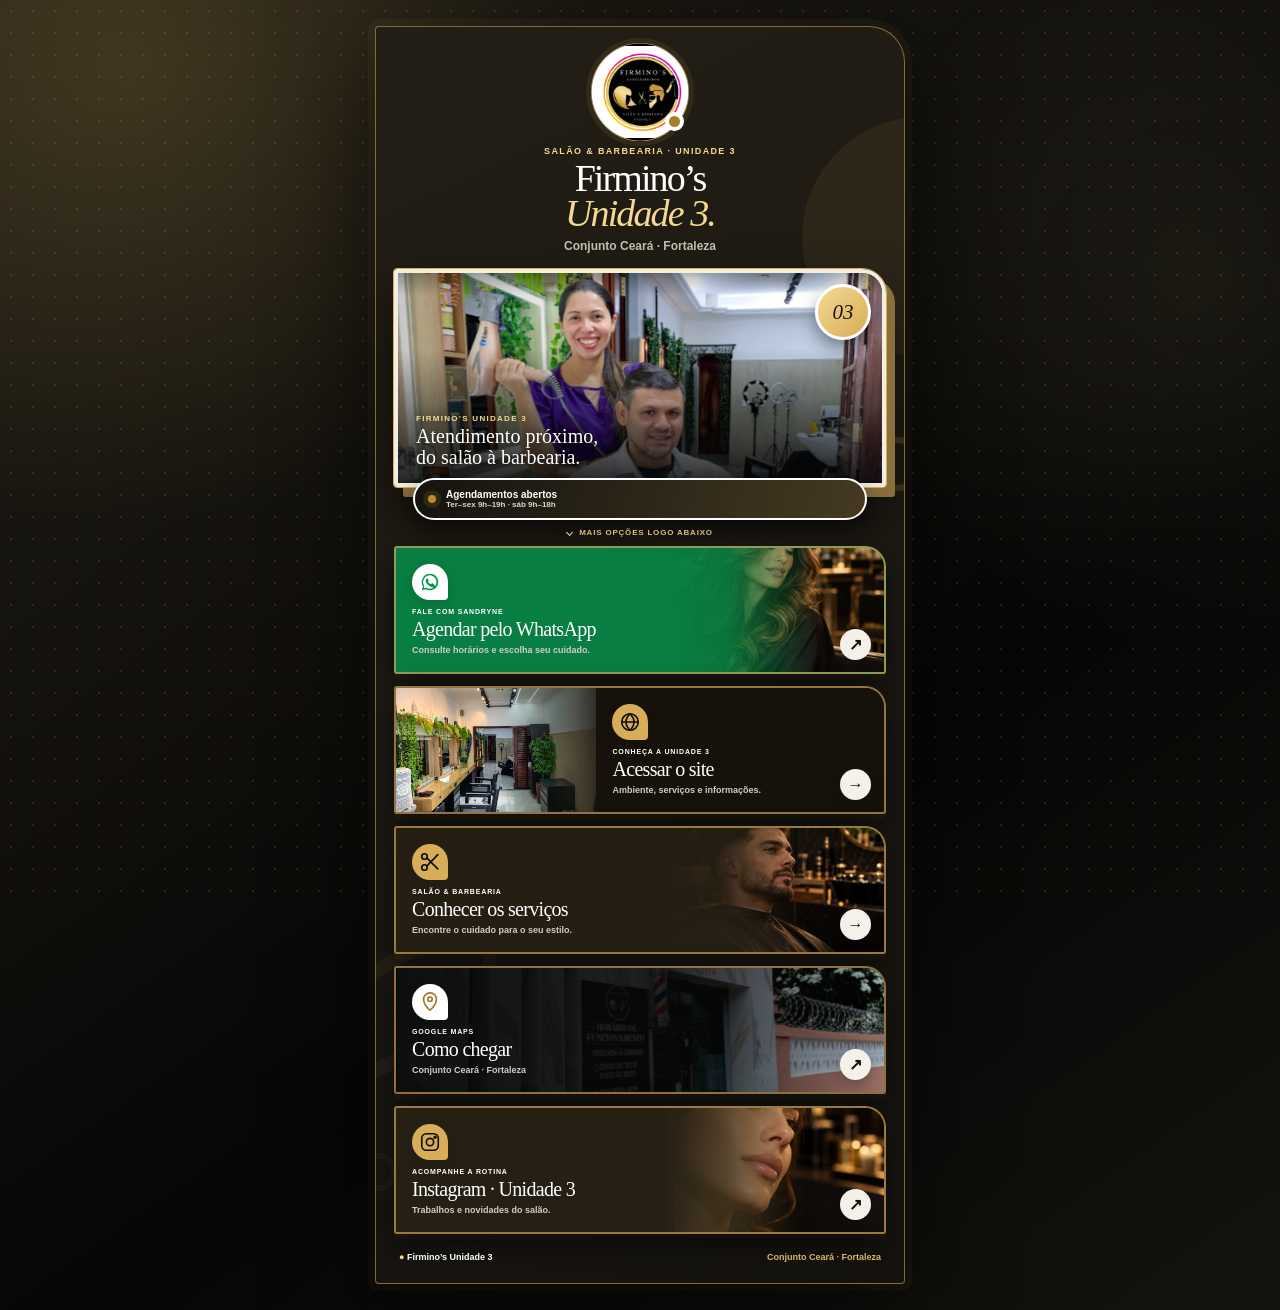
==== commit 5048e71b: "fix: enquadra os dois proprietários na foto da Bio" ====
--- a/bio.html
+++ b/bio.html
@@ -3,7 +3,7 @@
 <title>Firmino’s Unidade 3 | Links e atendimento</title>
 <meta name="description" content="Firmino’s Unidade 3: contatos, serviços e links oficiais.">
 <meta name="robots" content="noindex,nofollow,noarchive"><meta name="theme-color" content="#0c0c0d">
-<link rel="stylesheet" href="bio.css?v=bio-padrao-20261106-1"><script>document.documentElement.classList.add('bio-js')</script>
+<link rel="stylesheet" href="bio.css?v=bio-padrao-20261106-2"><script>document.documentElement.classList.add('bio-js')</script>
 </head><body>
 <div class="scene" aria-hidden="true"><i></i><i></i><i></i></div>
 <main class="bio-wrap"><section class="bio-device" aria-labelledby="bio-title">
@@ -23,4 +23,4 @@
     <a class="bio-link instagram-link" href="https://www.instagram.com/firminoscabeleireirosunidade3/" target="_blank" rel="noopener noreferrer" style="--card-image:url('https://thiagorevolutio-coder.github.io/previa-firminos-unidade-3/assets/service-sobrancelhas.webp')"><span class="link-icon" aria-hidden="true"><svg viewBox="0 0 24 24"><rect x="3" y="3" width="18" height="18" rx="5"/><circle cx="12" cy="12" r="4"/><circle class="dot" cx="17.5" cy="6.7" r="1"/></svg></span><span class="link-copy"><small>ACOMPANHE A ROTINA</small><strong>Instagram · Unidade 3</strong><em>Trabalhos e novidades do salão.</em></span><b class="link-arrow" aria-hidden="true">↗</b></a>
   </nav>
   <footer class="bio-footer"><span><b aria-hidden="true">●</b> Firmino’s Unidade 3</span><span>Conjunto Ceará · Fortaleza</span></footer>
-</section></main><script src="bio.js?v=bio-padrao-20261106-1"></script></body></html>
+</section></main><script src="bio.js?v=bio-padrao-20261106-2"></script></body></html>
--- a/bio.css
+++ b/bio.css
@@ -99,3 +99,6 @@
 
 /* Contraste dos cartões de contato. */
 .whatsapp-link{--card:#087e42;background:#087e42}.whatsapp-link:after{background:linear-gradient(90deg,#087e42 0 55%,rgba(8,126,66,.9) 68%,transparent 86%)}
+
+/* Preservar os dois rostos na foto do casal. */
+.bio-media>img{object-position:center top}@media(max-width:430px){.bio-media{height:175px}}
